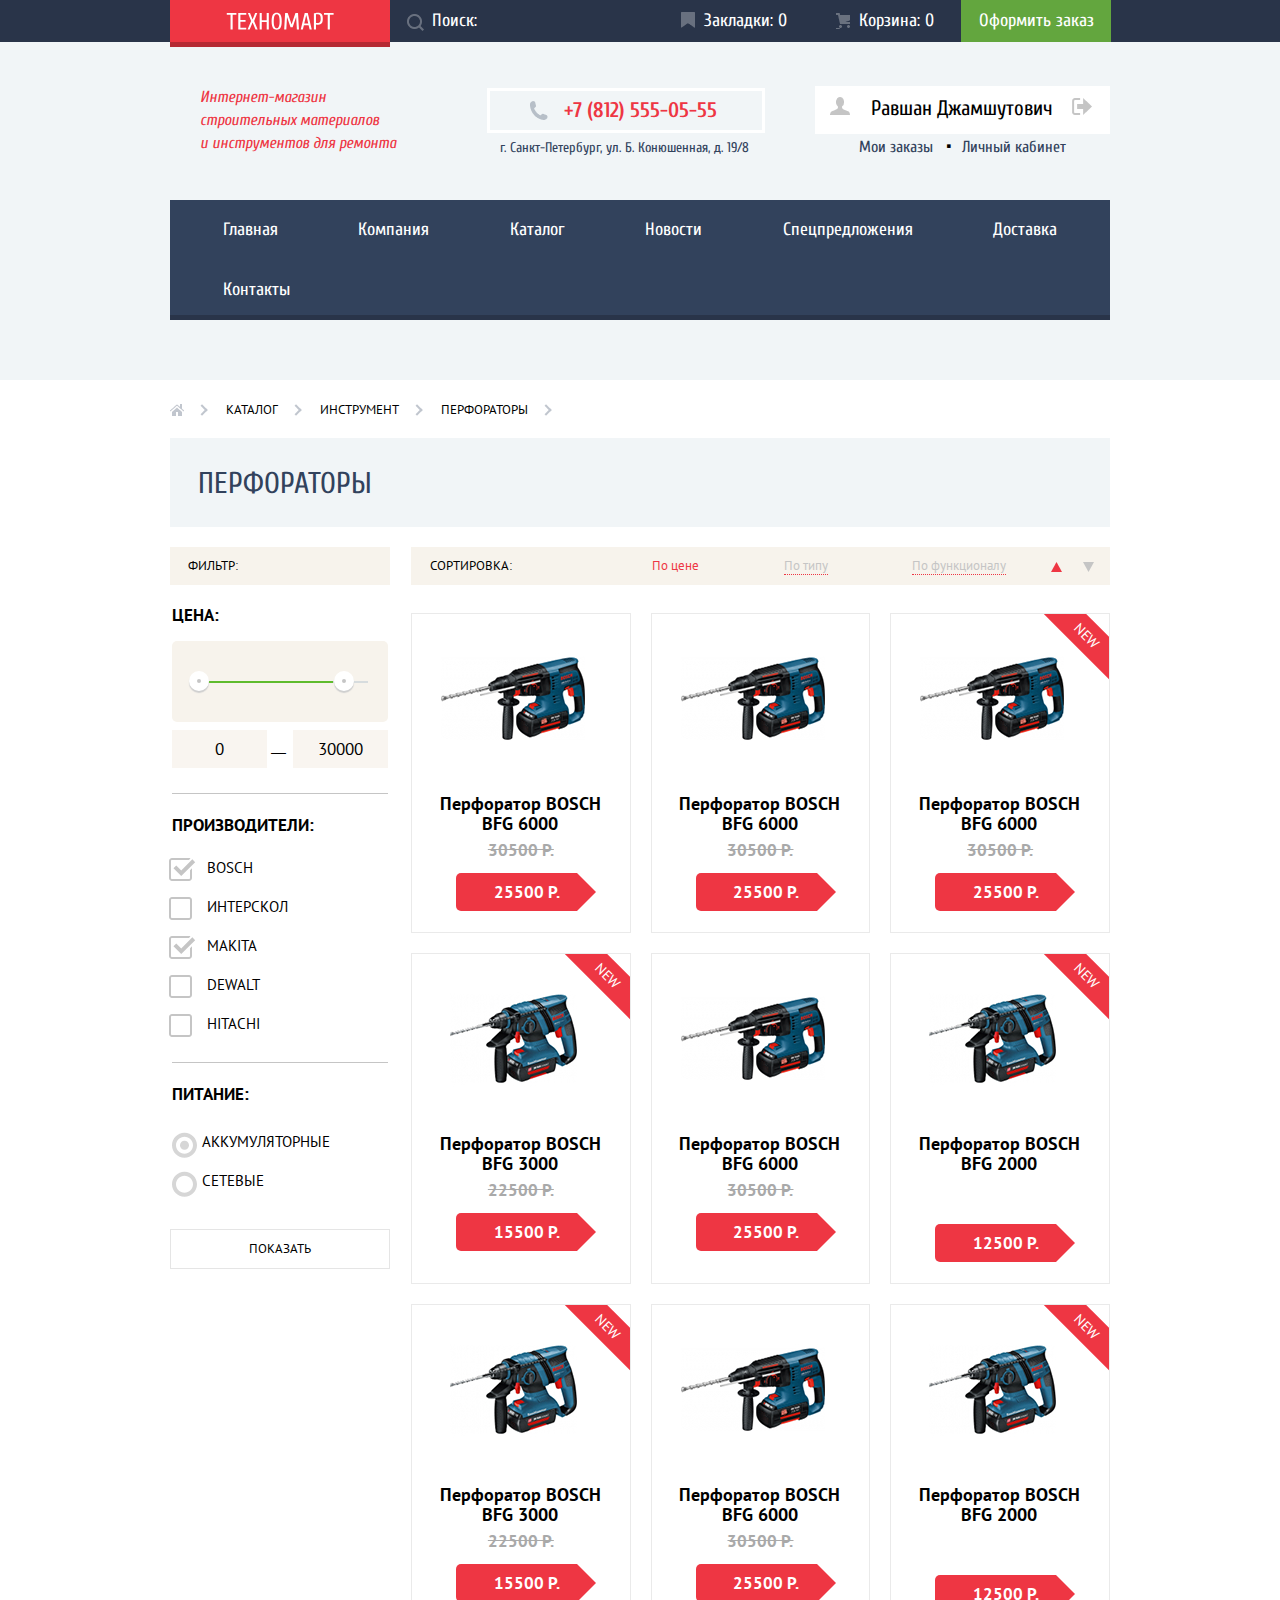
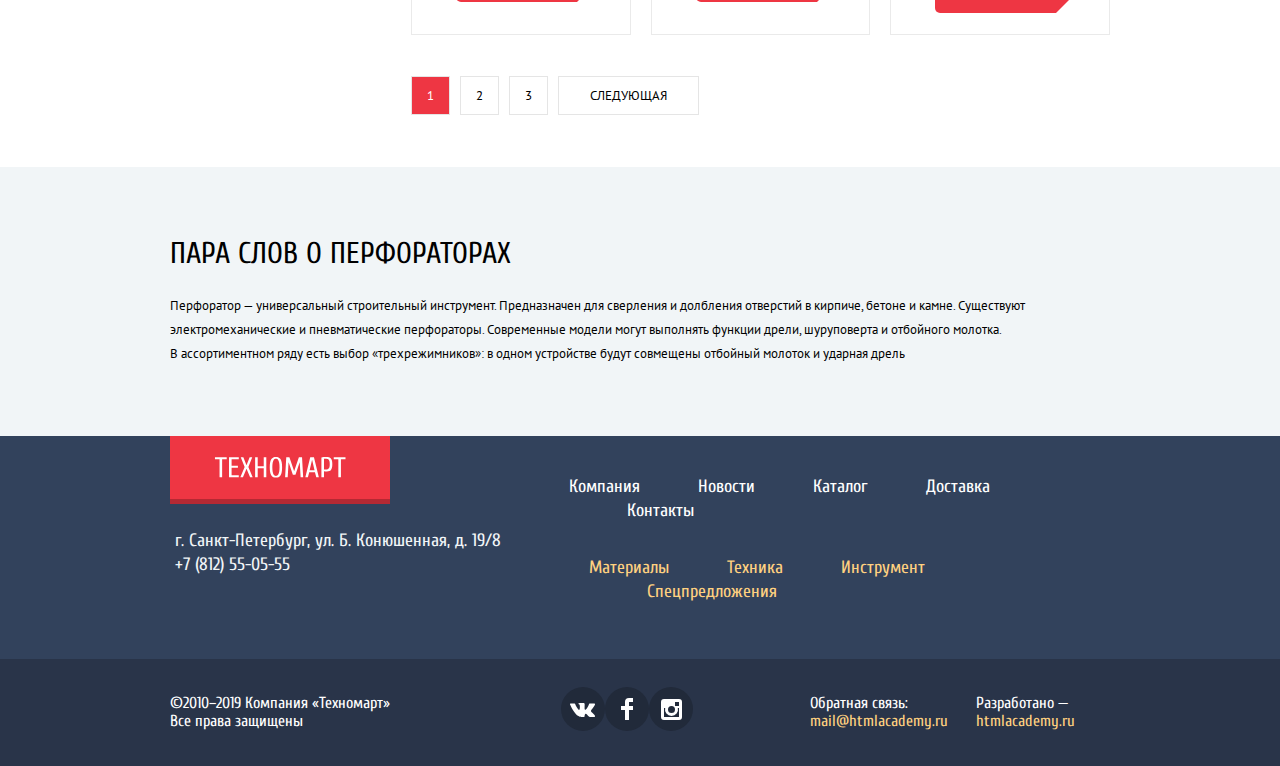
==== catalog.html @ 0faceba4 "ADD: item catalog price position" ====
<!DOCTYPE html>
<html lang="ru">
  <head>
    <meta charset="utf-8">
    <title>Каталог товаров интернет-магазина Техномарт</title>
    <link href="https://fonts.googleapis.com/css2?family=PT+Sans:wght@400;700&display=swap" rel="stylesheet">
    <link href="https://fonts.googleapis.com/css2?family=Cuprum:ital,wght@0,400;0,700;1,400&display=swap" rel="stylesheet">
    <link rel="stylesheet" href="css/normalize.css">
    <link href="css/style.css" rel="stylesheet">
    <link rel="icon" href="img//favicon.ico">
    <link rel="icon" href="img//favicon152.svg" type="image/svg+xml">
    <link rel="apple-touch-icon" href="img//favicon180.png">
    <link rel="manifest" href="manifest.webmanifest">
  </head>
  <body>
    <header class="main-header">
      <div class="caption-block">
        <div class="caption container">
          <h1 class="hidden">Интернет-магазин Техномарт</h1>
          <a class="header-logo" href="./index.html" title="Главная страница Техномарт">
            <img src="/img/logo-technomart.svg" width="108" height="18" alt="Логотип сайта">
          </a>
          <form class="nav-searchbar" action="https://htmlacademy.ru" method="POST">
            <label for="search">
              <input class="header-search-input" type="search" name="search" id="search" placeholder="Поиск:">
            </label>
          </form>
          <div class="menu-bar-bookmark"><a class="menu-bar-bookmark-link" href="#">Закладки: 0</a></div>
        <div class="menu-bar-cart"><a class="menu-bar-cart-link" href="#">Корзина: 0</a></div>
        <div class="menu-bar-checkout"><a class="menu-bar-checkout-link" href="#">Оформить заказ</a></div>
        </div>
      </div>

      <section class="menu-description container">
        <h2 class="hidden">Связаться с нами</h2>
        <p class="slogan">Интернет-магазин строительных материалов<br> и инструментов для ремонта</p>
        <div class="menu-contact">
          <span>
            <a class="header-phone" href="tel:+78125550555">+7 (812) 555-05-55</a>
          </span>
          <address class="header-address">г. Санкт-Петербург, ул. Б. Конюшенная, д. 19/8</address>
        </div>
        <div class="user-login">
          <h2 hidden>Навигация Пользователя</h2>
          <div class="login-wrapper">
            <a class="user-icon" href="#">
              <img src="/img/icons/icon-user.png" width="20" height="18" alt="" role="presentation" aria-hidden="true">
            </a>
            <a class="user-link" href="#" title="Равшан Джамшутович">
              <span class="user-name">Равшан Джамшутович</span>
            </a>
            <a class="user-logout" href="#">
              <img src="/img/icons/icon-login.png" width="20" height="17" alt="" role="presentation" aria-hidden="true">
            </a>
          </div>
          <div class="user-menu user-links-orders">
            <a class="user-links" href="#">Мои заказы</a>
            <a class= "user-links" href="#">Личный кабинет</a>
          </div>
        </div>
      </section>

      <nav class="main-header-nav container">
        <h2 class="hidden">Основное меню сайта</h2>
        <ul class="header-nav-list">
          <li><a class="nav-list-item" href="#">Главная</a></li>
          <li><a class="nav-list-item" href="#">Компания</a></li>
          <li><a class="nav-list-item" href="./catalog.html">Каталог</a></li>
          <li><a class="nav-list-item" href="#">Новости</a></li>
          <li><a class="nav-list-item" href="#">Спецпредложения</a></li>
          <li><a class="nav-list-item" href="#">Доставка</a></li>
          <li><a class="nav-list-item" href="#">Контакты</a></li>
        </ul>
      </nav>
    </header>

    <main class="catalog">
      <div class="catalog-container container">
        <div class="catalog-breadcrumbs">
          <ol class="breadcrumbs">
            <li class="breadcrumb-item">
              <a class="breadcrumb-home" href="index.html">
                <img src="https://via.placeholder.com/14x12" alt="home icon" width="14" height="12">
              </a>
            </li>
            <li class="breadcrumb-item">
              <a class="breadcrumb-link" href="#">Каталог</a>
            </li>
            <li class="breadcrumb-item">
              <a class="breadcrumb-link" href="#">Инструмент</a>
            </li>
            <li class="breadcrumb-item">
              <a class="breadcrumb-link breadcrumb-current">Перфораторы</a>
            </li>
          </ol>
        </div>

        <div class="catalog-heading">
          <h2 class="heading-color">Перфораторы</h2>
        </div>

        <section class="catalog-filters">
          <h2 class="filter-heading">Фильтр:</h2>
          <form method="GET" action="https://echo.htmlacademy.ru">
            <fieldset class="sorting-price">
              <legend class="sorting-title">Цена:</legend>
              <div class="sorting-price-range">
                <div class="range-space">
                  <div class="range-space-bar"></div>
                </div>
                <div class="range-button range-button-min" tabindex="0"></div>
                <div class="range-button range-button-max" tabindex="0"></div>
              </div>
              <div class="price-limit">
                <label class="visually-hidden">Minimal price</label>
                <input class="min-price range-filter-input" name="min-price" type="text" value="0"/>
                <span class="range-price-divider"></span>
                <label class="visually-hidden">Maximum price</label>
                <input class="max-price range-filter-input" name="max-price" type="text" value="30000" />
              </div>
            </fieldset>

            <fieldset  class="brand-filters">
              <legend class="sorting-title">Производители:</legend>
              <ul class="brand-filters-list">
                <li class="brand-name">
                  <input type="checkbox" name="Bosch" id="filter_Bosch" checked>
                  <label class="brand-checkbox" for="filter_Bosch">Bosch</label>
                </li>
                <li class="brand-name">
                  <input type="checkbox" name="brands" value="Интерскол" id="filter_Interskol">
                  <label class="brand-checkbox" for="filter_Interskol">Интерскол</label>
                </li>
                <li class="brand-name">
                  <input type="checkbox" name="Makita" id="filter_Makita" checked>
                  <label class="brand-checkbox" for="filter_Makita">Makita</label>
                </li>
                <li class="brand-name">
                  <input type="checkbox" name="brands" value="Dewalt" id="filter_Dewalt">
                  <label class="brand-checkbox" for="filter_Dewalt">Dewalt</label>
                </li>
                <li class="brand-name">
                  <input type="checkbox" name="brands" value="Hitachi" id="filter_Hitachi">
                  <label class="brand-checkbox" for="filter_Hitachi">Hitachi</label>
                </li>
              </ul>
            </fieldset>

            <fieldset class="power-filters">
              <legend class="sorting-title power-filters-title">Питание:</legend>
              <ul class="power-filters-list">
                <li class="power-options">
                  <input type="radio" name="product-group" value="batteries" id="batteries" checked>
                  <label for="batteries">Аккумуляторные</label>
                </li>
                <li class="power-options">
                  <input type="radio" name="product-group" value="mains" id="mains">
                  <label for="mains">Сетевые</label>
                </li>
              </ul>
            </fieldset>
            <button class="catalog-button" type="submit">Показать</button>
          </form>
        </section>

        <div class="item-added visually-hidden">
          <span class="check-mark">check</span>
          <a class="close-icon" href="#">
            <span>x закрыть</span>
          </a>
          <p>Товар добавлен в корзину!</p>
          <div class="item-purchase">
            <a class="order-btn active" href="#">Оформить заказ</a>
            <a class="next-order__btn" href="#">Продолжить покупки</a>
          </div>
        </div>

        <section class="products-sorting">
          <div class="sorting-block">
            <h2 class="sorting-heading">Сортировка:</h2>
            <ul class="sorting-list">
              <li><a class="sorting-current" href="#">По цене</a></li>
              <li><a class="sorting-item" href="#">По типу</a></li>
              <li><a class="sorting-item" href="#">По функционалу</a></li>
            </ul>
            <div class="catalog-arrows">
              <span class="arrow-up">
                <svg width="11" height="10" viewBox="0 0 11 10" fill="none" xmlns="http://www.w3.org/2000/svg">
                  <path d="M5.5 0L11 10L0 10" fill="#EE3643"/>
                </svg>
              </span>
              <span class="arrow-down">
                <svg width="11" height="10" viewBox="0 0 11 10" fill="none" xmlns="http://www.w3.org/2000/svg">
                  <path d="M5.5 10L0 0H11" fill="#C5C5C5"/>
                </svg>
              </span>
            </div>
          </div>

          <ul class="catalog-grid">
            <li class="catalog-item">
              <div class="catalog-item-actions">
                <а class="add-item-cart" href="#">Купить</а>
                <a class="add-item-bookmarks" href="#">В закладки</a>
              </div>
              <a href="#">
                <div class="item-image item-catalog-image">
                  <img src="img//catalog/item-1.jpg" width="144" height="128" alt="Перфоратор BOSCH BFG 6000">
                </div>
                <h3 class="item-title catalog-item-title">Перфоратор BOSCH BFG 6000</h3>
              </a>
              <p class="item-discount"><s>30500 Р.</s></p>
              <span class="item-price item-catalog-price">25500 P.</span>
            </li>

            <li class="catalog-item">
              <div class="catalog-item-actions visually-hidden">
                <а class="add-item-cart" href="#">Купить</а>
                <a class="add-item-bookmarks" href="#">В закладки</a>
              </div>
              <a href="#">
                <div class="item-image item-catalog-image">
                  <img src="img//catalog/item-1.jpg" width="144" height="128" alt="Перфоратор BOSCH BFG 6000">
                </div>
                <h3 class="item-title catalog-item-title">Перфоратор BOSCH BFG 6000</h3>
              </a>
              <p class="item-discount"><s>30500 Р.</s></p>
              <span class="item-price item-catalog-price">25500 P.</span>
            </li>
            <li class="catalog-item catalog-new">
              <div class="catalog-item-actions">
                <а class="add-item-cart" href="#">Купить</а>
                <a class="add-item-bookmarks" href="#">В закладки</a>
              </div>
              <a href="#">
                <div class="item-image item-catalog-image">
                  <img src="img//catalog/item-1.jpg" width="144" height="128" alt="Перфоратор BOSCH BFG 6000">
                </div>
                <h3 class="item-title catalog-item-title">Перфоратор BOSCH BFG 6000</h3>
              </a>
              <p class="item-discount"><s>30500 Р.</s></p>
              <span class="item-price item-catalog-price">25500 P.</span>
              <span class="featured-item-new popular-item-new">New</span>
            </li>
            <li class="catalog-item catalog-new">
              <div class="catalog-item-actions visually-hidden">
                <а class="add-item-cart" href="#">Купить</а>
                <a class="add-item-bookmarks" href="#">В закладки</a>
              </div>
              <a href="#">
                <div class="item-image item-catalog-image item-catalog-image">
                  <img src="img//catalog/item-2.jpg" width="127" height="112" alt="Перфоратор BOSCH BFG 3000">
                </div>
                <h3 class="item-title catalog-item-title">Перфоратор BOSCH BFG 3000</h3>
              </a>
              <p class="item-discount"><s>22500 Р.</s></p>
              <span class="item-price item-catalog-price">15500 P.</span>
              <span class="featured-item-new popular-item-new">New</span>
            </li>
            <li class="catalog-item">
              <div class="catalog-item-actions visually-hidden">
                <а class="add-item-cart" href="#">Купить</а>
                <a class="add-item-bookmarks" href="#">В закладки</a>
              </div>
              <a href="#">
                <div class="item-image item-catalog-image item-catalog-image">
                  <img src="img//catalog/item-1.jpg" width="144" height="128" alt="Перфоратор BOSCH BFG 6000">
                </div>
                <h3 class="item-title catalog-item-title">Перфоратор BOSCH BFG 6000</h3>
              </a>
              <p class="item-discount"><s>30500 Р.</s></p>
              <span class="item-price item-catalog-price">25500 P.</span>
            </li>
            <li class="catalog-item catalog-new">
              <div class="catalog-item-actions visually-hidden">
                <а class="add-item-cart" href="#">Купить</а>
                <a class="add-item-bookmarks" href="#">В закладки</a>
              </div>
              <a href="#">
                <div class="item-image item-catalog-image item-catalog-image">
                  <img src="img//catalog/item-2.jpg" width="127" height="112" alt="Перфоратор BOSCH BFG 2000">
                </div>
                <h3 class="item-title catalog-item-title">Перфоратор BOSCH BFG 2000</h3>
              </a>
              <p class="item-discount-empty"></p>
              <span class="item-price item-catalog-price">12500 P.</span>
              <span class="featured-item-new popular-item-new">New</span>
            </li>
            <li class="catalog-item catalog-new">
              <div class="catalog-item-actions visually-hidden">
                <а class="add-item-cart" href="#">Купить</а>
                <a class="add-item-bookmarks" href="#">В закладки</a>
              </div>
              <a href="#">
                <div class="item-image item-catalog-image item-catalog-image">
                  <img src="img//catalog/item-2.jpg" width="127" height="112" alt="Перфоратор BOSCH BFG 3000">
                </div>
                <h3 class="item-title catalog-item-title">Перфоратор BOSCH BFG 3000</h3>
              </a>
              <p class="item-discount"><s>22500 Р.</s></p>
              <span class="item-price item-catalog-price">15500 P.</span>
              <span class="featured-item-new popular-item-new">New</span>
            </li>
            <li class="catalog-item">
              <div class="catalog-item-actions visually-hidden">
                <а class="add-item-cart" href="#">Купить</а>
                <a class="add-item-bookmarks" href="#">В закладки</a>
              </div>
              <a href="#">
                <div class="item-image item-catalog-image item-catalog-image">
                  <img src="img//catalog/item-1.jpg" width="144" height="128" alt="Перфоратор BOSCH BFG 6000">
                </div>
                <h3 class="item-title catalog-item-title">Перфоратор BOSCH BFG 6000</h3>
              </a>
              <p class="item-discount"><s>30500 Р.</s></p>
              <span class="item-price item-catalog-price">25500 P.</span>
            </li>
            <li class="catalog-item catalog-new">
              <div class="catalog-item-actions visually-hidden">
                <а class="add-item-cart" href="#">Купить</а>
                <a class="add-item-bookmarks" href="#">В закладки</a>
              </div>
              <a href="#">
                <div class="item-image item-catalog-image">
                  <img src="img//catalog/item-2.jpg" width="127" height="112" alt="Перфоратор BOSCH BFG 2000">
                </div>
                <h3 class="item-title catalog-item-title">Перфоратор BOSCH BFG 2000</h3>
              </a>
              <p class="item-discount-empty"></p>
              <span class="item-price item-catalog-price">12500 P.</span>
              <span class="featured-item-new popular-item-new">New</span>
            </li>
          </ul>
          <div class="catalog-pagination">
            <h2 class="visually-hidden">Пагинация</h2>
            <ul class="pagination-list">
              <li class="pagination-item">
                <a class="pagination-link pagination-link-active" href="#">1</a>
              </li>
              <li class="pagination-item">
                <a class="pagination-link" href="#">2</a>
              </li>
              <li class="pagination-item">
                <a class="pagination-link" href="#">3</a>
              </li>
              <li class="pagination-item">
                <a class="pagination-link pagination-forward" href="#">Следующая</a>
              </li>
            </ul>
          </div>
        </section>
      </div>
      <div class="about-item-container">
        <section class="about-item container">
          <h2 class="heading about-item-heading">Пара слов о перфораторах</h2>
          <p class="about-item-text">
            Перфоратор — универсальный строительный инструмент. Предназначен для сверления и долбления
            отверстий в кирпиче, бетоне и камне. Существуют электромеханические и пневматические
            перфораторы. Современные модели могут выполнять функции дрели, шуруповерта и отбойного
            молотка.
          </p>
          <p class="about-item-text">В ассортиментном ряду есть выбор «трехрежимников»: в одном устройстве будут совмещены отбойный
            молоток и ударная дрель
          </p>
        </section>
      </div>
    </main>

    <footer class="main-footer">
      <div class="footer-nav-top">
        <div class="footer-nav container">
          <div class="footer-address">
            <div class="footer-logo">
              <a href="../index.html" title="Главная страница Техномарт">
              </a>
            </div>
            <div class="contact-info">
              <address class="footer-address">г. Санкт-Петербург, ул. Б. Конюшенная, д. 19/8<br>
                <a class="footer-phone" href="tel:+7812550555">+7 (812) 55-05-55</a>
              </address>
            </div>
          </div>
          <nav class="footer-nav-wrap">
            <ul class="footer-nav-list">
                <li><a class="footer-top-links footer-links-no-padding" href="#">Компания</a></li>
                <li><a class="footer-top-links" href="#">Новости</a></li>
                <li><a class="footer-top-links" href="../catalog.html">Каталог</a></li>
                <li><a class="footer-top-links" href="#">Доставка</a></li>
                <li><a class="footer-top-links" href="#">Контакты</a></li>
            </ul>
            <ul class="footer-nav-list">
              <li><a class="footer-bottom-links footer-links-no-padding" href="#">Материалы</a></li>
              <li><a class="footer-bottom-links" href="#">Техника</a></li>
              <li><a class="footer-bottom-links" href="#">Инструмент</a></li>
              <li><a class="footer-bottom-links" href="#">Спецпредложения</a></li>
            </ul>
          </nav>
        </div>
      </div>

      <div class="footer-nav-bottom">
        <div class="footer-references-block container">
          <div>
            <p class="footer-copyright">&copy;2010–2019 Компания «Техномарт»</p>
            <p class="footer-copyright">Все права защищены</p>
          </div>
          <ul class="footer-social">
            <li>
              <a class="footer-social-icon" href="https://vk.com">
                <svg xmlns="http://www.w3.org/2000/svg" width="26" height="15" fill="none" viewBox="0 0 26 15">
                  <path fill="#fff" d="M15.54 11.73c.92-.3 2.1 1.91 3.35 2.75.95.64 1.67.5 1.67.5l3.34-.04s1.75-.1.92-1.46c-.07-.11-.48-1-2.49-2.83-2.1-1.92-1.8-1.6.72-4.92C24.58 3.71 25.2 2.48 25 1.95c-.19-.5-1.32-.37-1.32-.37l-3.77.03c-.36 0-.67.1-.82.48 0 0-.6 1.56-1.39 2.89-1.67 2.8-2.34 2.95-2.62 2.77-.64-.4-.48-1.63-.48-2.5 0-2.71.42-3.84-.81-4.14-.41-.1-.71-.16-1.76-.17-1.34-.02-2.48 0-3.12.31-.43.21-.76.67-.56.7.25.03.8.14 1.11.54.39.52.37 1.68.37 1.68s.22 3.2-.52 3.6c-.5.27-1.2-.29-2.7-2.83-.76-1.3-1.34-2.74-1.34-2.74s-.1-.27-.3-.42c-.25-.17-.59-.22-.59-.22l-3.57.02s-.54.01-.74.24c-.17.2-.01.63-.01.63s2.8 6.45 5.97 9.7c2.9 2.98 6.21 2.79 6.21 2.79h1.5s.45-.05.68-.3c.22-.22.21-.64.21-.64s-.03-1.98.9-2.27z"/>
                </svg>
              </a>
            </li>
            <li>
              <a class="footer-social-icon" href="https://facebook.com">
                <svg xmlns="http://www.w3.org/2000/svg" width="12" height="22" fill="none" viewBox="0 0 12 22">
                  <path fill="#fff" d="M12 4V0H8a4 4 0 00-4 4v4H0v4h4v10h4V12h4V8H8V4h4z"/>
                </svg>
              </a>
            </li>
            <li>
              <a class="footer-social-icon" href="https://instagram.com">
                <svg xmlns="http://www.w3.org/2000/svg" width="21" height="21" fill="none" viewBox="0 0 21 21">
                  <path fill="#fff" fill-rule="evenodd" d="M3 0h15a3 3 0 013 3v15a3 3 0 01-3 3H3a3 3 0 01-3-3V3a3 3 0 013-3zm11 10.5a3.5 3.5 0 10-7 0 3.5 3.5 0 007 0zM3 18V9h1.18a6.5 6.5 0 1012.64 0H18v9H3zM14 7h4V3h-4v4z" clip-rule="evenodd"/>
                </svg>
              </a>
            </li>
          </ul>
          <div class="footer-creators">
            <p>Обратная связь:
              <a class="footer-email" href="mailto:mail@htmlacademy.ru">mail@htmlacademy.ru</a>
            </p>
            <p>Разработано —
              <a class="footer-copyrights" href="https://htmlacademy.ru/intensive/htmlcss">htmlacademy.ru</a>
            </p>
          </div>
        </div>
      </div>
    </footer>

    <section class="modal modal-in-cart modal-in-cart--visible">
      <button class="modal-close-button" type="button" aria-label="Закрыть"></button>
      <h2 class="visually-hidden">Товар в корзине</h2>
      <div class="modal-in-cart-message">
        <img class="in-cart-img" src="img/icons/icon-mark.png" width="66" height="66" alt="">
        <p class="in-cart-text">Товар добавлен в корзину!</p>
      </div>
      <div class="modal-wrapper">
        <div class="modal-order-buttons">
          <button class="modal-order-btn order-btn-cart" type="button">оформить заказ</button>
          <button class="modal-order-btn" type="button">продолжить покупки</button>
        </div>
      </div>
    </section>
  </body>
</html>
---- css/style.css ----
:root {
  --basic-red: #EE3643;
  --basic-black: #000000;
  --basic-white: #ffffff;
  --old-price: #A9A9A9;
  --footer-links: #FFD180;
  --basic-bg: #F1F5F7;
  --navigation-bg: #293449;
  --filter-bg: #F7F3EC;
  --logo-border: #B52933;
  --item-border: #EAEAEA;
  --footer-top-bg: #32425C;
  --breadcrumbs-arrows: #C1C6CE;
  --modal-btn-bg: #F4F4F4;

  --color-grey-2: #F2F6F8;
  --color-grey-4: #F9F5F0;
  --color-grey-5: #C5C5C5;
  --color-blue-0: #3BBCE3;
  --color-blue-1: #3D546F;
  --color-blue-4: #212A3A;
  --color-blue-5:#1D2739;
  --color-red-1: #CA2C37;
  --color-red-2: #BA2732;
  --color-yellow-1: #FFC047;
  --color-yellow-2: #FFBF47;
  --color-pink: #DC91D8;
  --color-green-0: #8ED78F;
  --color-green-1: #5FBB2D;
  --color-green-2: #63A63E;
  --color-green-3: #518534;
  --button-border: #E5E5E5;
  --sorting-empty-bar: #D7DCDE;
  --tranparent-white: rgba(255,255,255,0.3);
  --tranparent-extra-neutral: rgba(197,197,197,0.3);
  --tranparent-extra-light: rgba(197,197,197,0.5);
  --tranparent-extra-dark: rgba(169,169,169,0.3);
  --transparent-black: rgba(0, 0, 0, 0.15);

  /* FONTS */
  --font-cuprum: "Cuprum", Arial, sans-serif;
  --font-ptsans: "PT Sans", Arial, sans-serif;

  /* Variables */
  --footer-top-link__active: var(--basic-bg);
}

body {
  min-width: 960px;
  margin: 0;
  padding: 0;
  font-family: var(--font-cuprum);
  font-size: 18px;
  line-height: 24px;
  font-weight: 400;
  color: var(--basic-black);
  background-color: var(--basic-white);
}

a {
  text-decoration: none;
  color: var(--basic-white);
}

img {
  max-width: 100%;
  height: auto;
}

::placeholder {
  color: var(--basic-white);
}

.container {
  width: 940px;
  margin: 0 auto;
  padding:  0 10px;
}

.page {
  height: 100%;
}

.hidden {
  display: none;
}

.visually-hidden {
  position: absolute;
  width: 1px;
  height: 1px;
  margin: -1px;
  padding: 0;
  overflow: hidden;
  border: 0;
  clip: rect(0 0 0 0)
}

.main-button {
  display: block;
  width: 192px;
  background-color: var(--basic-red);
  color: var(--basic-white);
  font-size: 14px;
  line-height: 18px;
  text-transform: uppercase;
  border: none;
  text-align: center;
  padding: 10px 0;
}

.popular-button {
  align-self: center;
  margin-right: 14px;
}

/* Main navigation */

.main-header {
  display: grid;
  background-color: var(--basic-bg);
}

.caption-block {
  background-color: var(--navigation-bg);
  width: 100%;
}

.caption {
  display: grid;
  grid-template-columns: 220px 271px 150px 150px 150px;
  background-color: var(--navigation-bg);
  color: var(--basic-white);
}

.caption .container {
  display: flex;
  flex-wrap: wrap;
}

.header-logo {
  display: flex;
  justify-content: center;
  padding: 12px 0;
  background-color: var(--basic-red);
  align-self: center;
  box-shadow: 0 5px 0 0 var(--logo-border);
}

.menu-bar-cart-link {
  margin-left: 5px;
}

.nav-searchbar::before {
  content: "";
  position: absolute;
  background-image: url("../img/icons/icon-search.png");
  background-repeat: no-repeat;
  top: 12px;
  left: 17px;
  padding-right: 17px;
  height: 17px;
}

.header-search-input {
  background-color: var(--navigation-bg);
  border: 0;
  padding: 9px 0 9px 42px;
  color: var(--basic-white);
}

.menu-description {
  display: grid;
  grid-template-columns: repeat(3, 1fr);
  padding-top: 28px;
  padding-bottom: 22px;
  gap: 10px;
}

.header-logo:active {
  background-color: var(--color-red-2);
}

.nav-searchbar {
  position: relative;
  align-self: center;
}

.menu-bar-bookmark-link {
  display: block;
  position: relative;

  padding-top: 9px;
  padding-right: 24px;
  padding-bottom: 9px;
  padding-left: 43px;
}

.menu-bar-bookmark-link::before {
  content: "";
  position: absolute;
  background-image: url("../img/icons/icon-bookmark.png");

  top: 12px;
  left: 20px;
  width: 14px;
  height: 16px;
}

.menu-bar-cart::before {
  content: "";
  position: absolute;
  background-image: url("../img/icons/icon-cart.png");
  top: 13px;
  left: 25px;
  width: 14px;
  height: 16px;
}

.nav-searchbar,
.menu-bar-bookmark,
.menu-bar-cart {
  /*окошко серым*/
  color: inherit;
  background-color: transparent;
}

.nav-searchbar:active
.menu-bar-cart:active {
  opacity: 0.5;
}

.nav-searchbar:focus {
  background-color: var(--basic-white);
}

.menu-bar-checkout {
  background-color: var(--color-green-2);
  padding: 9px 0;
  text-align: center;
}

.menu-bar-cart {
  position: relative;
  padding-top: 9px;
  padding-right: 26px;
  padding-bottom: 9px;
  padding-left: 43px;
}

.menu-bar-checkout:active {
  opacity: 0.5;
}

.user-login {
  display: flex;
  flex-direction: column;
  align-self: center;
  justify-self: end;
}

.login-wrapper {
  display: flex;
  justify-content: center;
  align-items: center;
  margin-bottom: -8px;
  background-color: var(--basic-white);
}

.user-icon {
  margin: 0 21px 0 15px;
}

.user-logout {
  margin-left: 19px;
  margin-right: 18px;
}

.user-name {
  font-size: 21px;
  line-height: 21px;
  color: var(--basic-black);
}

.user-menu {
  display: flex;
  justify-content: space-between;
  padding: 0 44px;
  margin-top: 12px;
  position: relative;
}

.user-link {
  padding: 12px 0;
}

.user-links-orders::after {
  content: "\2022";
  justify-self: center;
  order: 1;
  transform: scale(1.25);
  position: absolute;
  left: 132px;
  top: -2px;
}

.user-name:active {
  color: var(--color-grey-5);
}

.user-links {
  font-size: 16px;
  line-height: 18px;
  color: var(--footer-top-bg);
}

.user-links:hover {
  color: var(--basic-red);
}

.user-links:active {
  color: var(--color-grey-5);
}

/* Header contacts */

.slogan {
  width: 200px;
  padding-left: 30px;
  font-size: 16px;
  line-height: 23px;
  color: var(--basic-red);
  font-style: italic;
}

.contact-info  {
  color:var(--footer-top-link__active);
  margin: 30px 0 0 5px;
}

.header-phone {
  border: 3px var(--basic-white) solid;
  font-weight: 700;
  font-size: 21px;
  line-height: 30px;
  color: var(--basic-red);
  text-align: center;
  background: url("../img/icons/icon-phone.png") no-repeat 39px center;
  padding: 7px 45px 8px 74px;
}

.menu-contact{
  color: var(--footer-top-bg);
  margin-top: 25px;
}

.header-address {
  font-size: 14px;
  line-height: 24px;
  margin-top: 11px;
  font-style: inherit;
  padding-left: 13px;
}

.header-menu,
.header-menu-bar {
  list-style: none;
}

.header-menu-bar {
  justify-self: end;
  padding-top: 21px;
}

.login,
.registration {
  color: var(--basic-black);
  font-size: 21px;
  line-height: 21px;
  height: 45px;
  text-align: center;
  background-color: var(--basic-white);
  border: none;
  box-sizing: border-box;
  cursor: pointer;
  padding: 10px 0;
  display: inline-block;
  vertical-align: top;
}

.login {
  width: 121px;
  padding-right: 13px;
  margin-right: 4px;
  margin-top: -1px;
}

.registration {
  padding: 9px 23px;
}

/* Website main navigation */

.main-header-nav {
  color: var(--basic-white);
}

.header-nav-list {
  display: flex;
  flex-wrap: wrap;
  list-style: none;
  min-height: 60px;
  margin-bottom: 60px;
  color: var(--basic-white);
  background-color: var(--footer-top-bg);
  box-shadow: inset 0 -5px var(--navigation-bg);
  padding: 0 25px;
  margin-top: 7px;
  justify-content: space-between;
}

.nav-list-item {
  display: block;
  padding: 18px 28px;
  text-decoration: none;
  color: var(--basic-white);
}

.nav-list-item:hover {
  background-color: var(--color-blue-3);
}

.nav-list-item:active {
  background-color: var(--color-blue-5);
  color: rgba(255, 255, 255, 0.5);;
}

/* Featured */

.featured-grid {
  list-style: none;
  padding: 0;
  margin-top: 60px;
  display: grid;
  grid-template-columns: repeat(3, 1fr);
  grid-template-rows: repeat(2, min-content);
  gap: 18px;
}

.featured-item {
  color: var(--basic-white);
  position: relative;
  min-height: 123px;
  overflow: hidden;
}

.featured-item-icon {
  position: absolute;
  top: 51%;
  left: 78%;
  transform: translate(-55%,-50%);
}

.featured-item-new {
  position: absolute;
  transform: translate(226px,-58px) rotate(45deg);
  display: flex;
  justify-content: center;
  align-items: center;
  font-size: 14px;
  line-height: 18px;
  width: 100px;
  height: 30px;
  text-transform: uppercase;
  color: var(--basic-white);
  background-color: var(--basic-red);
  top: 67px;
}

.featured-slider {
  margin: 0;
  padding: 0;
  position: relative;
}

.featured-button {
  display: block;
  box-sizing: border-box;
  position: absolute;
  left: 22px;
  background-color: var(--tranparent-white);
  min-width: 135px;
  padding: 10px 24px 10px 23px;
  /* Можно в таких сучаях сокращать написание паддинга? */
  font-size: 14px;
  line-height: 18px;
  text-transform: uppercase;
  text-align: center;
}

.featured-item-slider {
  grid-column: 1/3;
  grid-row: 2/4;
  height: 266px;
  position: relative;
}

.slider-button {
  position: absolute;
  bottom: 12%;
  left: 24px;
  background-color: var(--basic-red);
  text-transform: uppercase;
  font-size: 14px;
  line-height: 18px;
  text-align: center;
  padding: 10px 0;
  width: 192px;
}

.slider-title {
  font-size: 36px;
  line-height: 36px;
  color: var(--basic-white);
  text-transform: uppercase;
  margin: 0;
  padding: 0;
  position: absolute;
  top: 23px;
  left: 24px;
}

.slider-subtitle {
  position: absolute;
  margin: 0;
  top: 67px;
  left: 24px;
  font-size: 18px;
  font-weight: 400;
}

.featured-title {
  font-size: 24px;
  font-weight: 700;
  line-height: 30px;
  margin: 23px 0 15px 25px;
}

.featured-item-materials {
  background-color: var(--color-yellow-2);
}

.featured-item-tools {
  background-color: var(--color-blue-0);
}

.featured-item-tech {
  background-color: var(--color-pink);
}

.featured-item-sale {
  background-color: var(--color-green-0);
}

.featured-item-delivery {
  background-color: var(--color-yellow-1);
}

/* Popular */

.popular-products {
  display: grid;
  margin-top: 59px;
  margin-bottom: 70px;
}

.popular-brands {
  display: grid;
}

.brands-list {
  display: grid;
  grid-template-columns: repeat(4, 1fr);
  gap: 20px;
  padding: 0;
  margin: 0;
}

.brands-item {
  border: var(--item-border) 1px solid;
  width: 220px;
  height: 145px;
  display: flex;
  align-items: center;
  justify-content: center;
  box-sizing: border-box;
}

.popular-item-new {
  transform: rotate(45deg);
  top: 7px;
  right: -28px;
}

.popular-list {
  display: grid;
  grid-template-columns: 1fr 1fr 1fr 1fr;
  gap: 20px;
  padding: 0;
  margin: 0;
}

.popular-item,
.catalog-item {
  border: var(--item-border) 1px solid;
  text-align: center;
  box-sizing: border-box;
  position: relative;
  overflow: hidden;
}

.popular-item img,
.catalog-item img {
  width: 184px;
  height: 164px;
  object-fit: scale-down;
}

.catalog-item:hover,
.popular-item:hover {
  box-shadow: 0 4px 20px var(--transparent-black);
}

.popular-heading {
  width: 940px;
  height: 89px;
  background-color: var(--color-grey-4);
  display: flex;
  justify-content: space-between;
  margin-bottom: 20px;
}

.heading-color {
  font-size: 30px;
  line-height: 30px;
  color: var(--footer-top-bg);
  text-transform: uppercase;
  margin: 0;
  padding: 31px 0 28px 28px;
  font-weight: 400;
}

.service-heading {
  font-size: 30px;
  line-height: 30px;
  color: var(--footer-top-bg);
  text-transform: uppercase;
  margin: 0;
  font-weight: 400;
}

.popular-list,
.brands-list {
  list-style: none;
}

/* Services */

.main-service {
  background-color: var(--basic-bg);
  margin-top: 70px;
  display: grid;
  row-gap: 50px;
  padding-top: 64px;
  padding-bottom: 31px;
}

.service-block {
  display: grid;
  grid-template-columns: 240px auto;
  column-gap: 80px;
  margin-top: 68px;
  margin-bottom: 70px;
  position: relative;
  padding: 0;
}

.service-text {
  font-family: var(--font-ptsans);
  font-weight: 400;
  font-size: 13px;
  line-height: 24px;
  color: var(--basic-black);
  max-width: 400px;
}

.service-info-text {
  width: 275px;
  margin: 0;
  margin-top: 31px;
}

.promo-text {
  font-family: var(--font-ptsans);
  font-size: 13px;
  line-height: 24px;
  font-weight: 400;
  margin-top: 0;
  margin-bottom: 24px;
}

.service-info-item::before{
  content: url("../img/layer-delivery.png");
  position: absolute;
  overflow: hidden;
  right: 0;
  top: 12%;
  height: 236px;
}

.service-list,
.service-info-list {
  list-style: none;
  padding: 0;
  margin: 0;
}

.service-list {
  display: grid;
  position: relative;
}

.service-list::after {
  content: url("../img/icons/object.png");
  position: absolute;
  right: 0;
  transform: translateY(-50px);
}

.service-item {
  font-size: 21px;
  line-height: 30px;
  color: var(--basic-white);
  background-color: var(--footer-top-bg);
  border:none;
  outline: none;
  text-align: start;
  min-width: 240px;
  padding: 14px 0 18px 22px;
}

.service-item-active {
  color: var(--footer-top-bg);
  background-color: var(--basic-white);
}

.service-item:hover {
  background-color: var(--color-blue-3);
}

.heading {
  color: var(--basic-black);
  font-size: 30px;
  line-height: 30px;
  text-transform: uppercase;
  margin-top: 0;
  font-weight: 400;
}

.about-item-heading {
  margin-top: 7px;
}

.contacts-info {
  margin: 0;
}

.contacts-map {
  max-width: 300px;
  margin: 31px 0 18px;
}

.contacts-button {
  width: 100%;
}

.credits-button {
  padding-top: 11px;
  padding-right: 40px;
  padding-bottom: 9px;
  padding-left: 40px;
}

.about-us-block {
  display: grid;
  grid-template-columns: 460px min-content;
  gap: 180px;
  padding: 69px 0;
  position: relative;
}

.about-us-button {
  width: 220px;
}

.dash {
  margin-right: 12px;
}

.contacts-button:active {
  color: var(--footer-top-bg);
  background-color: var(--basic-white);
}

.client-list {
  list-style: none;
  padding-left: 25px;
  margin: 0;
  margin-bottom: 21px;
  margin-top: -9px;
}

.client-list-item {
  position: relative;
  margin-bottom: 11px;
}

.dash::before {
  content: "";
  position: absolute;
  bottom: 10px;
  width: 25px;
  border-bottom: 2px solid var(--basic-red);
  left: -25px;
}

/* Footer */

.footer-nav,
.footer-top-links {
  color: var(--basic-white);
}

.footer-nav {
  display: grid;
  grid-template-columns: auto 1fr;
  padding-bottom: 55px;
}

.footer-nav-top {
  background-color: var(--footer-top-bg);
}

.footer-nav-bottom {
  background-color: var(--navigation-bg);
  font-size: 16px;
  line-height: 18px;
  color: var(--basic-white);
  font-family: var(--font-cuprum);
}

.footer-nav-wrap {
  margin-top: 39px;
  margin-left: 68px;
}

.footer-creators-name {
  margin-left: 54px;
}

.footer-top-links:hover {
  text-decoration: underline 1px var(--basic-white);
}

.footer-top-links:active {
  color: var(--footer-top-link__active);
  opacity: 0.5;
  text-decoration: none;
}

.main-footer {
  color: var(--basic-white);
}

.footer-logo {
  cursor: pointer;
  width: 220px;
  background-image: url("../img/logo-technomart.svg");
  background-color: var(--basic-red);
  background-repeat: no-repeat;
  background-position: center;
  height: 63px;
  box-shadow: 0 5px 0 0 var(--logo-border);
  background-size: 60%;
}

.footer-nav-list {
  list-style: none;
  margin: 0;
  padding: 0;
  display: flex;
  flex-wrap: wrap;
}

.footer-nav-list:last-child {
  margin: 33px 0 0 20px;
}

.footer-top-links,
.footer-bottom-links {
  padding-left: 58px;
}

.footer-links-no-padding {
  padding: 0;
}

.footer-phone {
  color: inherit;
  font-style: normal;
}

.footer-address {
  font-style: inherit;
}

.footer-references-block {
  display: grid;
  grid-template-columns: 2fr 2fr 1fr;
  gap: 20px;
  align-items: center;
  min-height: 107px;
}

.footer-bottom-links,
.footer-email,
.footer-copyrights {
  color: var(--footer-links);
}

.footer-bottom-links:hover {
  text-decoration: underline 1px var(--footer-links);
}

.footer-bottom-links:active {
  color: var(--footer-links);
  opacity: 0.5;
  text-decoration: none;
}

.footer-email:hover,
.footer-copyrights:hover {
  text-decoration: underline 1px var(--footer-links);
}

.footer-email:active,
.footer-copyrights:active {
  color: var(--basic-red);
  text-decoration: none;
}

.footer-creators {
  display: flex;
  width: 300px;
}

.footer-copyright,
.footer-creators {
  font-size: 16px;
  line-height: 18px;
  margin: 0;
}

.footer-social {
  display: flex;
  list-style: none;
  margin-top: 10px;
  margin-left: 31px;
}

.footer-social-icon {
  display: flex;
  align-items: center;
  justify-content: center;
  height: 44px;
  width: 44px;
  border-radius: 50%;
  background-color: var(--color-blue-4);
}

/* Breabcrumbs section */

.catalog-breadcrumbs {
  grid-column: 1 / -1;
  margin-bottom: 19px;
  padding-top: 5px;
}

.catalog-item-actions {
  display: none;
}

.breadcrumbs {
  margin: 0;
  padding: 0;
  list-style: none;
  display: flex;
  justify-content: flex-start;
  flex-wrap: wrap;
}

.breadcrumb-item {
  display: flex;
  align-items: center;
  font-size: 13px;
  font-weight: 400;
  line-height: 18px;
  position: relative;
  margin-right: 42px;
}

.breadcrumb-item::after {
  content: "";
  position: absolute;
  border-top: 2px solid var(--breadcrumbs-arrows);
  border-right: 2px solid var(--breadcrumbs-arrows);
  width: 6px;
  height: 6px;
  right: -22px;
  transform: rotate(45deg);
}

.breadcrumb-current {
  display: contents;
}

.breadcrumb-link {
  font-family: var(--font-ptsans);
  font-size: 13px;
  line-height: 18px;
  text-decoration: none;
  text-transform: uppercase;
  color: var(--basic-black);
}

.breadcrumb-home {
  content: url("../img/icons/icon-home.png");
}

/* Catalog Filters */

.catalog-container {
  display: grid;
  grid-template-columns: 220px 1fr;
  align-content: start;
  margin-top: 16px;
  margin-bottom: 59px
}

.catalog-heading {
  background-color: var(--basic-bg);
  display: flex;
  min-height: 89px;
  margin-bottom: 20px;
  grid-column: 1 / -1;
  text-align: center;
}

.sorting-heading,
.filter-heading {
  font-family: var(--font-ptsans);
  font-size: 13px;
  line-height: 18px;
  font-weight: 400;
  text-transform: uppercase;
  background-color: var(--filter-bg);
}

.filter-heading {
  margin-top: 0;
  padding: 10px;
  padding-left: 18px;
}

.sorting-block {
  display: grid;
  grid-template-columns: 220px 1fr 59px;
  background-color: var(--filter-bg);
}

.range-space {
  height: 2px;
  background-color: var(--sorting-empty-bar);
}

.range-space-bar {
  width: 80%;
  height: 2px;
  background-color: var(--color-green-1);
}

.sorting-heading {
  margin: 0;
  padding-top: 10px;
  padding-right: 140px;
  padding-bottom: 10px;
  padding-left: 19px;
}

.range-filter-input {
  position: relative;
  width: 95px;
  border: none;
  text-align: center;
  font-size: 17px;
  line-height: 18px;
  font-family: var(--font-ptsans);
  background-color: var(--color-grey-4);
  padding: 10px 0 10px;
}

.range-price-divider::before {
  content: "\2015";
  padding-right: 3px;
}

.brand-filters,
.power-filters {
  border: none;
  padding: 0;
  border-bottom: 1px solid var(--color-grey-5);
  margin-top: 16px;
}

.power-filters {
  border-bottom: none;
  margin-bottom: 19px;
}

.brand-name,
.power-options {
  list-style: none;
  margin-bottom: 20px;
}

.catalog-filters {
  font-family: var(--font-ptsans);
  font-size: 15px;
  line-height: 19px;
  text-transform: uppercase;
  background-color: var(--basic-white);
}

.catalog-button {
  font-size: 13px;
  line-height: 18px;
  text-transform: uppercase;
  background-color: var(--basic-white);
  border: 1px solid var(--button-border);
  width: 220px;
  text-align: center;
  padding-top: 10px;
  padding-bottom: 10px;
}

.sorting-title {
  font-style: normal;
  font-weight: bold;
  font-size: 17px;
  line-height: 30px;
  text-transform: uppercase;
  margin-bottom: 11px;
}

.power-filters-title {
  margin-bottom: 23px;
}

.sorting-price {
  border: none;
  padding: 0;
  border-bottom: 1px solid var(--color-grey-5);
  margin-top: 15px;
}

.price-limit {
  display: flex;
  justify-content: space-between;
  margin-bottom: 25px;
}

.filter-divider {
  margin: 10px 9px 0;
}

.range-button {
  position: absolute;
  cursor: pointer;
  padding: 0;
  background-color: #c5c5c5;
  border: 8px solid var(--basic-white);
  border-radius: 50%;
  box-shadow: 0 2px 1px 0 #cfcfcf;
  top: 30px;
  width: 4px;
  height: 4px;
}

.range-price-divider {
  position: relative;
}

.range-price-divider::before {
  content: "\2015";
  padding-right: 3px;
  top: 12px;
  right: -9px;
  position: absolute;
}

.range-button-min {
  left: 8%;
}

.range-button-max {
  left: 75%;
}

.sorting-price-range {
  position: relative;
  height: 41px;
  margin-bottom: 8px;
  padding-top: 40px;
  padding-right: 20px;
  padding-left: 20px;
  background-color: var(--filter-bg);
  border-radius: 5px;
}

.brand-filters-list input,
.power-filters-list input {
  display: none;
}

.brand-filters-list {
  margin: 7px 0 29px;
  padding-left: 35px;
}

.brand-checkbox {
  position: relative;
  cursor: pointer;
}

.brand-checkbox::before {
  content: url("../img/icons/checkbox-off.svg");
  position: absolute;
  left: -38px;
}

.brand-name input:checked + label::before {
  content: url("../img/icons/check-on.svg");
}

.power-filters input:checked + label::before {
  content: url("../img/icons/radio-on.svg");
}

.power-filters label {
  font-family: var(--font-ptsans);
  font-size: 15px;
  line-height: 19px;
  text-transform: uppercase;
  position: relative;
  padding: 5px 0 5px 30px;
}

.power-filters-list label::before {
  content: url("../img/icons/radio-off.svg");
  position: absolute;
  left: 0;
  opacity: 0.7;
}

.power-filters-list {
  list-style: none;
  padding: 0;
  margin: 0;
}

/* Products Sorting */

.sorting-list {
  list-style: none;
  background-color: var(--color-grey-3);
  font-size: 13px;
  line-height: 18px;
  margin: 0 0 0 21px;
  padding: 0;
  display: flex;
  justify-content: space-between;
  align-self: center;
  width: 354px;
}

.catalog-arrows {
  list-style: none;
  padding: 0;
  display: flex;
  justify-content: space-between;
  align-items: center;
  width: 43px;
}

.sorting-item {
  color: var(--color-grey-5);
  border-bottom: 1px dotted var(--basic-red);
}

.sorting-item:hover {
  border-bottom: 1px solid var(--basic-red);
  color: var(--basic-black);
}

.sorting-current {
  text-decoration: none;

  opacity: 1;
  color: var(--basic-red);
}

.sorting-current:hover {
  color: var(--basic-black);
}

.sorting-item:active,
.sorting-item:active {
  color: var(--basic-red);
  border-bottom: none;
}

.products-sorting {
  margin-left: 21px;
  font-family: var(--font-ptsans);
}

.catalog-grid {
  display: grid;
  grid-template-columns: 1fr 1fr 1fr;
  gap: 20px;
  list-style: none;
  margin: 0;
  padding: 0;
  margin-top: 28px;
  margin-bottom: 49px;
}

.pagination-list {
  display: flex;
  margin: 0;
  padding: 0;
}

.item-title {
  font-family: var(--font-ptsans);
  color: var(--basic-black);
  font-weight: 700;
  font-size: 18px;
  line-height: 20px;
  width: 180px;
  margin: 0;
  margin-top: 13px;
  flex-grow: 1;
}

.catalog-item-title {
  padding-left: 18px;
}

.item-info {
  min-height: 318px;
  display: flex;
  justify-content: flex-start;
  flex-direction: column;
  align-items: center;
}

.item-discount {
  font-weight: bold;
  font-size: 17px;
  line-height: 18px;
  color: var(--old-price);
  margin-top: 7px;
  margin-bottom: 14px;
}

.item-discount-empty {
  margin-bottom: 9px;
  min-height: 23px;
}

.item-price {
  position: relative;
  background-color: var(--basic-red);
  color: var(--basic-white);
  width: 141px;
  min-height: 38px;
  display: flex;
  align-items: center;
  text-align: center;
  justify-content: center;
  font-weight: bold;
  font-size: 17px;
  line-height: 18px;
  border-radius: 5px;
  margin-bottom: 21px;
  margin-left: 13px;
}

.item-catalog-price {
  margin-left: 44px;
}

.item-image {
  width: 184px;
  height: 164px;
  margin-left: -10px;
  margin-top: 3px;
  object-fit: contain;
}

.item-catalog-image {
  margin-left: 9px;
}

.item-price-discount {
  font-family: var(--font-ptsans);
  font-weight: 700;
  font-size: 17px;
  line-height: 18px;
  text-transform: uppercase;
  color: var(--old-price);
  margin: 0;
  margin-bottom: 13px;
  word-break: break-all;
}

.item-price::before,
.item-price::after {
  content: "";
  position: absolute;
  border: 10px solid transparent;
  right: 0;
  border-right: 10px solid var(--basic-white);
}

.item-price::before {
  top: 0;
  border-top: 10px solid var(--basic-white);
}

.item-price::after {
  bottom: 0;
  border-bottom: 10px solid var(--basic-white);
}

.add-item-cart {
  font-size: 14px;
  line-height: 18px;
  text-transform: uppercase;
  color: var(--basic-white);
  background-color: var(--color-green-2);
  width: 135px;
  padding: 10px 0 12px;
}

.add-item-cart:hover {
  background-color: var(--color-green-1);
}

.add-item-cart:active {
  background-color: var(--color-green-3);
}

.add-item-bookmarks {
  font-size: 14px;
  line-height: 18px;
  text-transform: uppercase;
  color: var(--footer-top-bg);
  background-color: var(--basic-white);
  border: 3px solid var(--color-green-2);
  width: 135px;
  padding: 6px 0 7px;
}

.add-item-bookmarks:hover {
  border: 3px solid var(--footer-top-bg);
}

.add-item-bookmarks:active {
  border: 3px solid var(--footer-top-bg);
  opacity: 0.5;
}

/* Pagination */

.pagination-item {
  list-style: none;
  font-size: 13px;
  text-transform: uppercase;
}

.pagination-link:active {
  border: 1px solid var(--basic-red);
}

.pagination-link {
  line-height: 18px;
  text-decoration: none;
  color: var(--basic-black);
  border: 1px solid var(--button-border);
  padding: 10px 15px;
  margin-right: 10px;
}

.pagination-forward {
  padding: 10px 31px;
}

.pagination-link-active {
  background-color: var(--basic-red);
  color: var(--basic-white);
}

/* About item description */

.about-item-container {

  background-color: var(--basic-bg);
}

.about-item {
  padding: 65px 0 70px;
}

.about-item-text {
  font-family: var(--font-ptsans);
  font-size: 13px;
  margin: 0;
}

/* ===== MODAL WINDOW ====== */

.modal {
  display: none;
  font-size: 18px;
  line-height: 24px;
  filter: drop-shadow(0 20px 40px var(--transparent-black));
}

.modal-feedback {
  position: fixed;
  top: 20%;
  left: 50%;
  transform: translateX(-50%);
  width: 620px;
  border-top: 7px solid var(--basic-red);
  background-color: var(--basic-white);
}

.modal-feedback--visible {
  display: block;
}

.form-content {
  display: grid;
  grid-template-columns: repeat(2, 220px);
  row-gap: 15px;
  column-gap: 15px;
  padding: 40px 80px 30px;
}

.form-item {
  margin: 0;
}

.form-item-label {
  display: block;
  margin-bottom: 11px;
}

.form-item-input {
  width: 220px;
  padding: 5px 10px 5px 12px;
}

.form-item-message-field,
.form-item-input {
  box-sizing: border-box;
  font-size: 13px;
  line-height: 24px;
  border: 2px solid var(--color-grey-5);
}

.form-item-message-field {
  width: 100%;
  min-height: 114px;
  padding-left: 12px;
  padding-bottom: 7px;
  resize: none;
}

.form-item-message {
  grid-column: 1/-1;
}

.modal-button-wrapper {
  background-color: var(--modal-btn-bg);
  width: 100%;
  min-height: 112px;
}

.modal-button {
  width: 460px;
  padding: 10px 0;
  margin: 38px 80px;
  background-color: var(--basic-red);
  color: var(--basic-white);
  font-size: 14px;
  line-height: 18px;
  border: 0;
  cursor: pointer;
  text-transform: uppercase;
}

.modal-close-button {
  position: absolute;
  top: 13px;
  right: 8px;
  width: 25px;
  height: 25px;
  background-color: transparent;
  border: none;
  padding: 0;
  cursor: pointer;
}

.modal-close-button::before,
.modal-close-button::after {
  content: "";
  width: 0;
  height: 25px;
  transform: rotate(45deg);
  border-left: 4px solid var(--basic-red);
  position: absolute;
  top: -1px;
  right: 10px;
}

.modal-close-button::after {
  transform: rotate(-45deg);
}

/* MODAL CART */

.modal-in-cart--visible {
  display: block;
}

.modal-in-cart {
  display: none;
  position: fixed;
  top: 0;
  bottom: 0;
  left: 0;
  right: 0;
  margin: auto;
  z-index: 1;
  background-color: var(--basic-white);
  filter: drop-shadow(0 20px 40px var(--transparent-black));
  box-sizing: border-box;
  border-top: 7px solid var(--basic-red);
}

.modal-in-cart {
  width: 620px;
  min-height: 282px;
  top: 35%;
  bottom: auto;
}

.modal-in-cart-message {
  display: flex;
  justify-content: center;
  align-items: center;
}

.in-cart-img {
  width: 66px;
  height: 66px;
  margin-right: 10px;
}

.in-cart-text {
  width: 300px;
  margin: 0;
  padding: 65px 80px 68px 0;
  font-family: var(--font-cuprum), Arial, sans-serif;
  font-size: 24px;
  font-weight: 700;
  line-height: 30px;
  text-align: center;
}

.modal-wrapper {
  width: 100%;
  background-color: var(--modal-btn-bg);
}

.modal-order-btn {
  width: 192px;
}

.modal-order-buttons {
  width: 395px;
  display: flex;
  margin: 0 auto;
}

.modal-order-btn {
  font-family: var(--font-cuprum);
  padding: 12px 0;
  margin: 38px 0;
  cursor: pointer;
  font-size: 14px;
  line-height: 18px;
  border: none;
  text-transform: uppercase;
}

.order-btn-cart {
  background-color: var(--basic-red);
  color: var(--basic-white);
  margin-right: 10px;
}

/* MODAL MAP */

.modal-map {
  width: 943px;
  height: 449px;
  box-shadow: 0 4px 20px var(--transparent-black);
  border-top: 4px solid var(--basic-red);
}
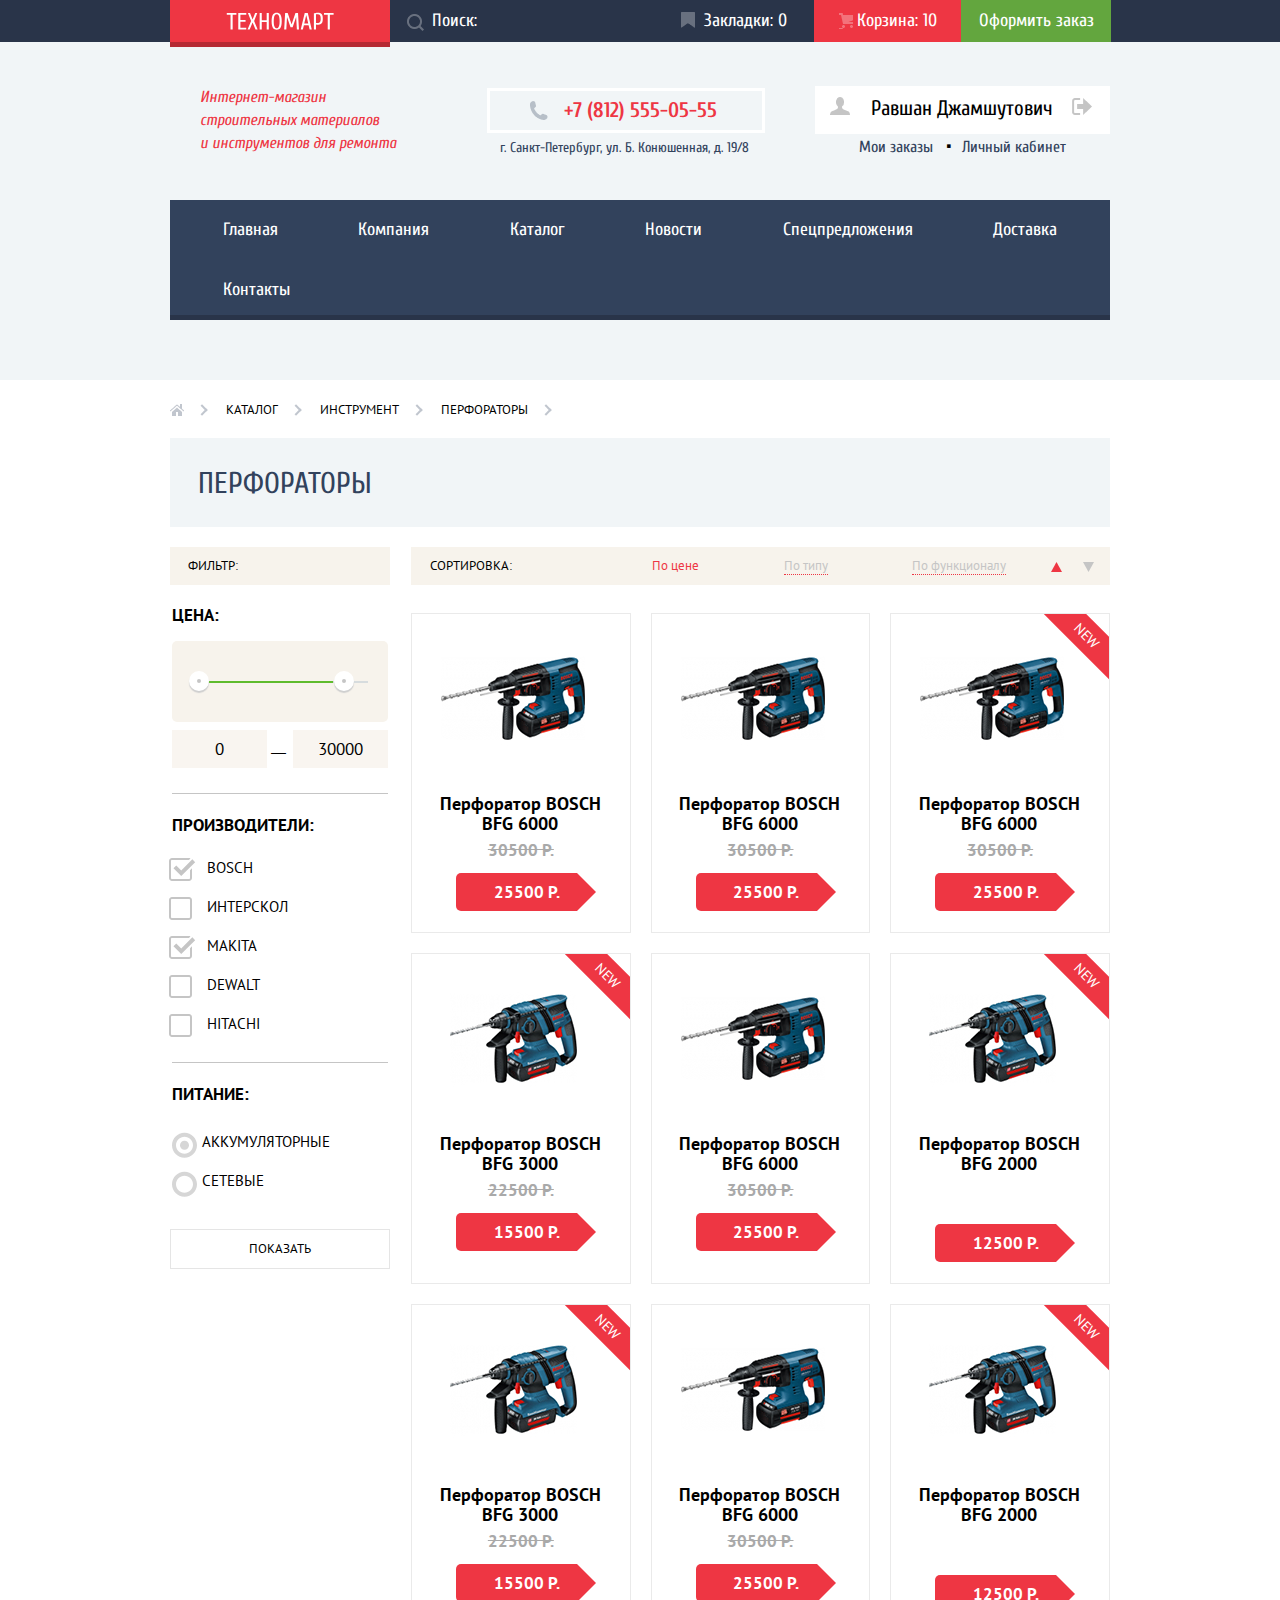
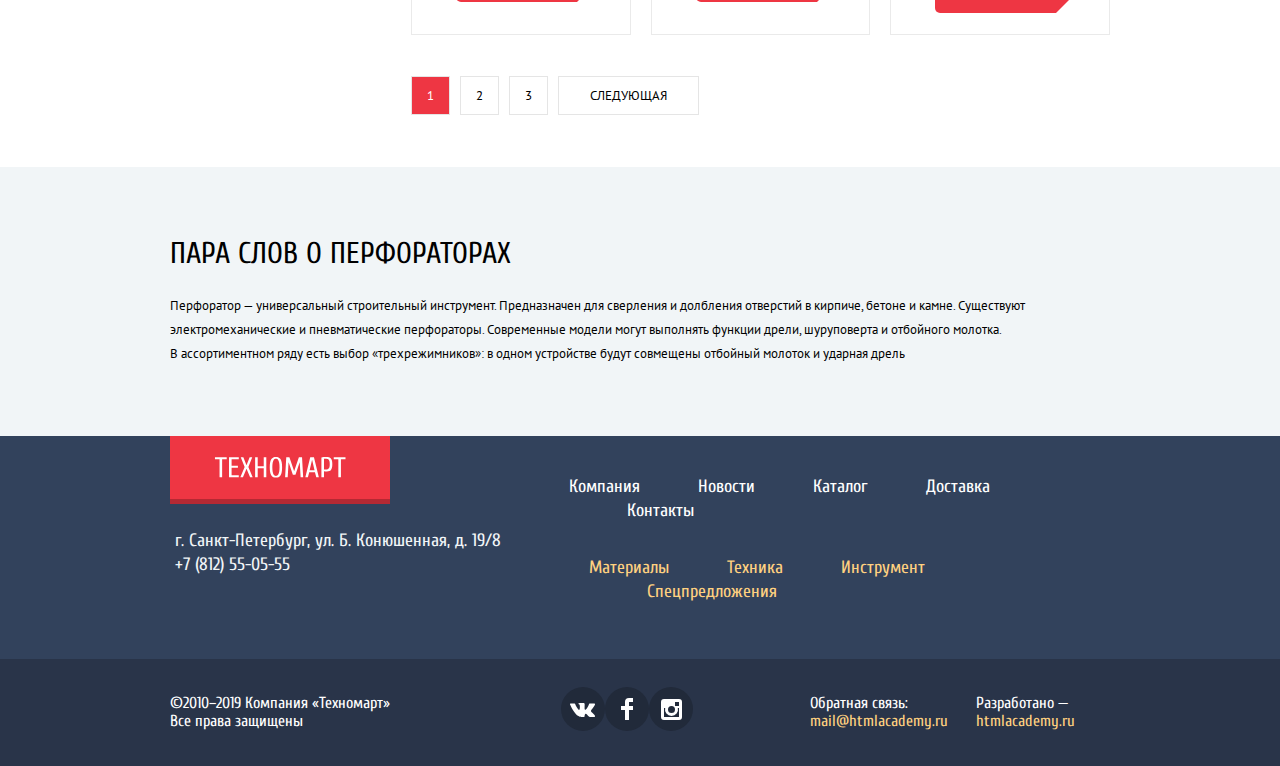
==== commit 5eb8fb42: "ADD: color bg" ====
--- a/catalog.html
+++ b/catalog.html
@@ -26,7 +26,7 @@
             </label>
           </form>
           <div class="menu-bar-bookmark"><a class="menu-bar-bookmark-link" href="#">Закладки: 0</a></div>
-        <div class="menu-bar-cart"><a class="menu-bar-cart-link" href="#">Корзина: 0</a></div>
+        <div class="menu-bar-cart"><a class="menu-bar-cart-link" href="#">Корзина: 10</a></div>
         <div class="menu-bar-checkout"><a class="menu-bar-checkout-link" href="#">Оформить заказ</a></div>
         </div>
       </div>
--- a/css/style.css
+++ b/css/style.css
@@ -147,10 +147,6 @@
   box-shadow: 0 5px 0 0 var(--logo-border);
 }
 
-.menu-bar-cart-link {
-  margin-left: 5px;
-}
-
 .nav-searchbar::before {
   content: "";
   position: absolute;
@@ -243,9 +239,10 @@
 .menu-bar-cart {
   position: relative;
   padding-top: 9px;
-  padding-right: 26px;
   padding-bottom: 9px;
   padding-left: 43px;
+  margin-left: 3px;
+  background-color: var(--basic-red);
 }
 
 .menu-bar-checkout:active {
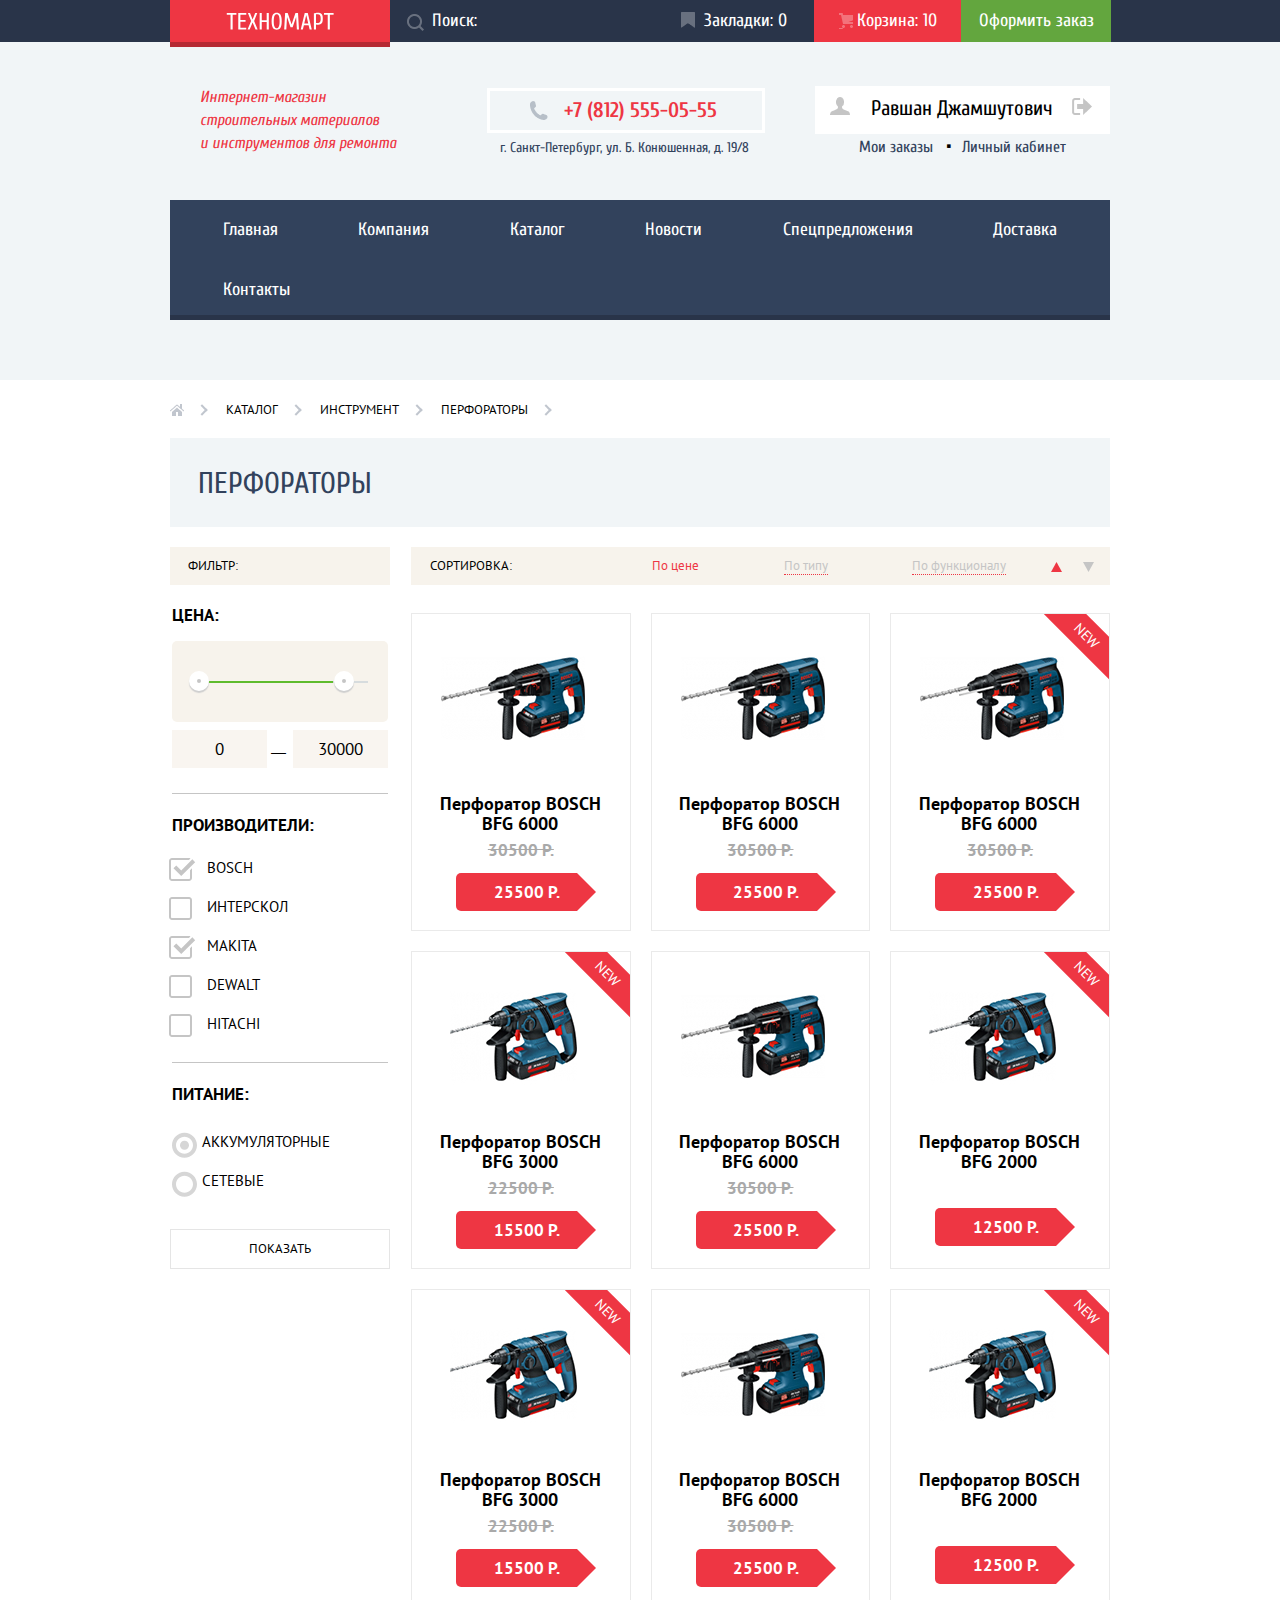
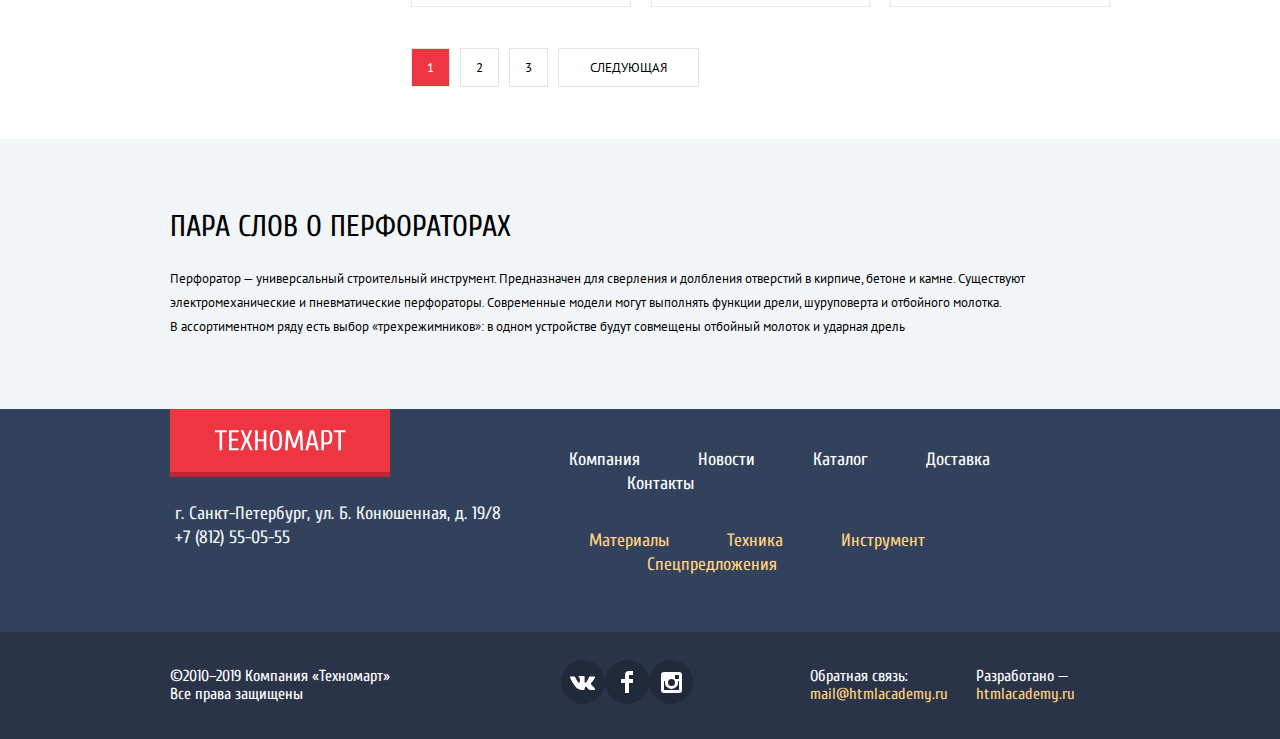
==== commit 9974e444: "FIX: order button as a links" ====
--- a/catalog.html
+++ b/catalog.html
@@ -448,8 +448,8 @@
       </div>
       <div class="modal-wrapper">
         <div class="modal-order-buttons">
-          <button class="modal-order-btn order-btn-cart" type="button">оформить заказ</button>
-          <button class="modal-order-btn" type="button">продолжить покупки</button>
+          <a class="modal-order-btn order-btn-cart" type="button">оформить заказ</a>
+          <a class="modal-order-btn" type="button">продолжить покупки</a>
         </div>
       </div>
     </section>
--- a/css/style.css
+++ b/css/style.css
@@ -245,6 +245,11 @@
   background-color: var(--basic-red);
 }
 
+.menu-cart-empty {
+  background-color: var(--navigation-bg);
+}
+
+
 .menu-bar-checkout:active {
   opacity: 0.5;
 }
@@ -614,6 +619,7 @@
   box-sizing: border-box;
   position: relative;
   overflow: hidden;
+  max-height: 318px;
 }
 
 .popular-item img,
@@ -1392,8 +1398,8 @@
 }
 
 .item-discount-empty {
-  margin-bottom: 9px;
-  min-height: 23px;
+  margin-bottom: 3px;
+  min-height: 15px;
 }
 
 .item-price {
@@ -1537,7 +1543,7 @@
 }
 
 .about-item {
-  padding: 65px 0 70px;
+  padding: 66px 0 70px;
 }
 
 .about-item-text {
@@ -1733,6 +1739,9 @@
   line-height: 18px;
   border: none;
   text-transform: uppercase;
+  background-color: var(--button-border);
+  text-align: center;
+  color: var(--basic-black);
 }
 
 .order-btn-cart {
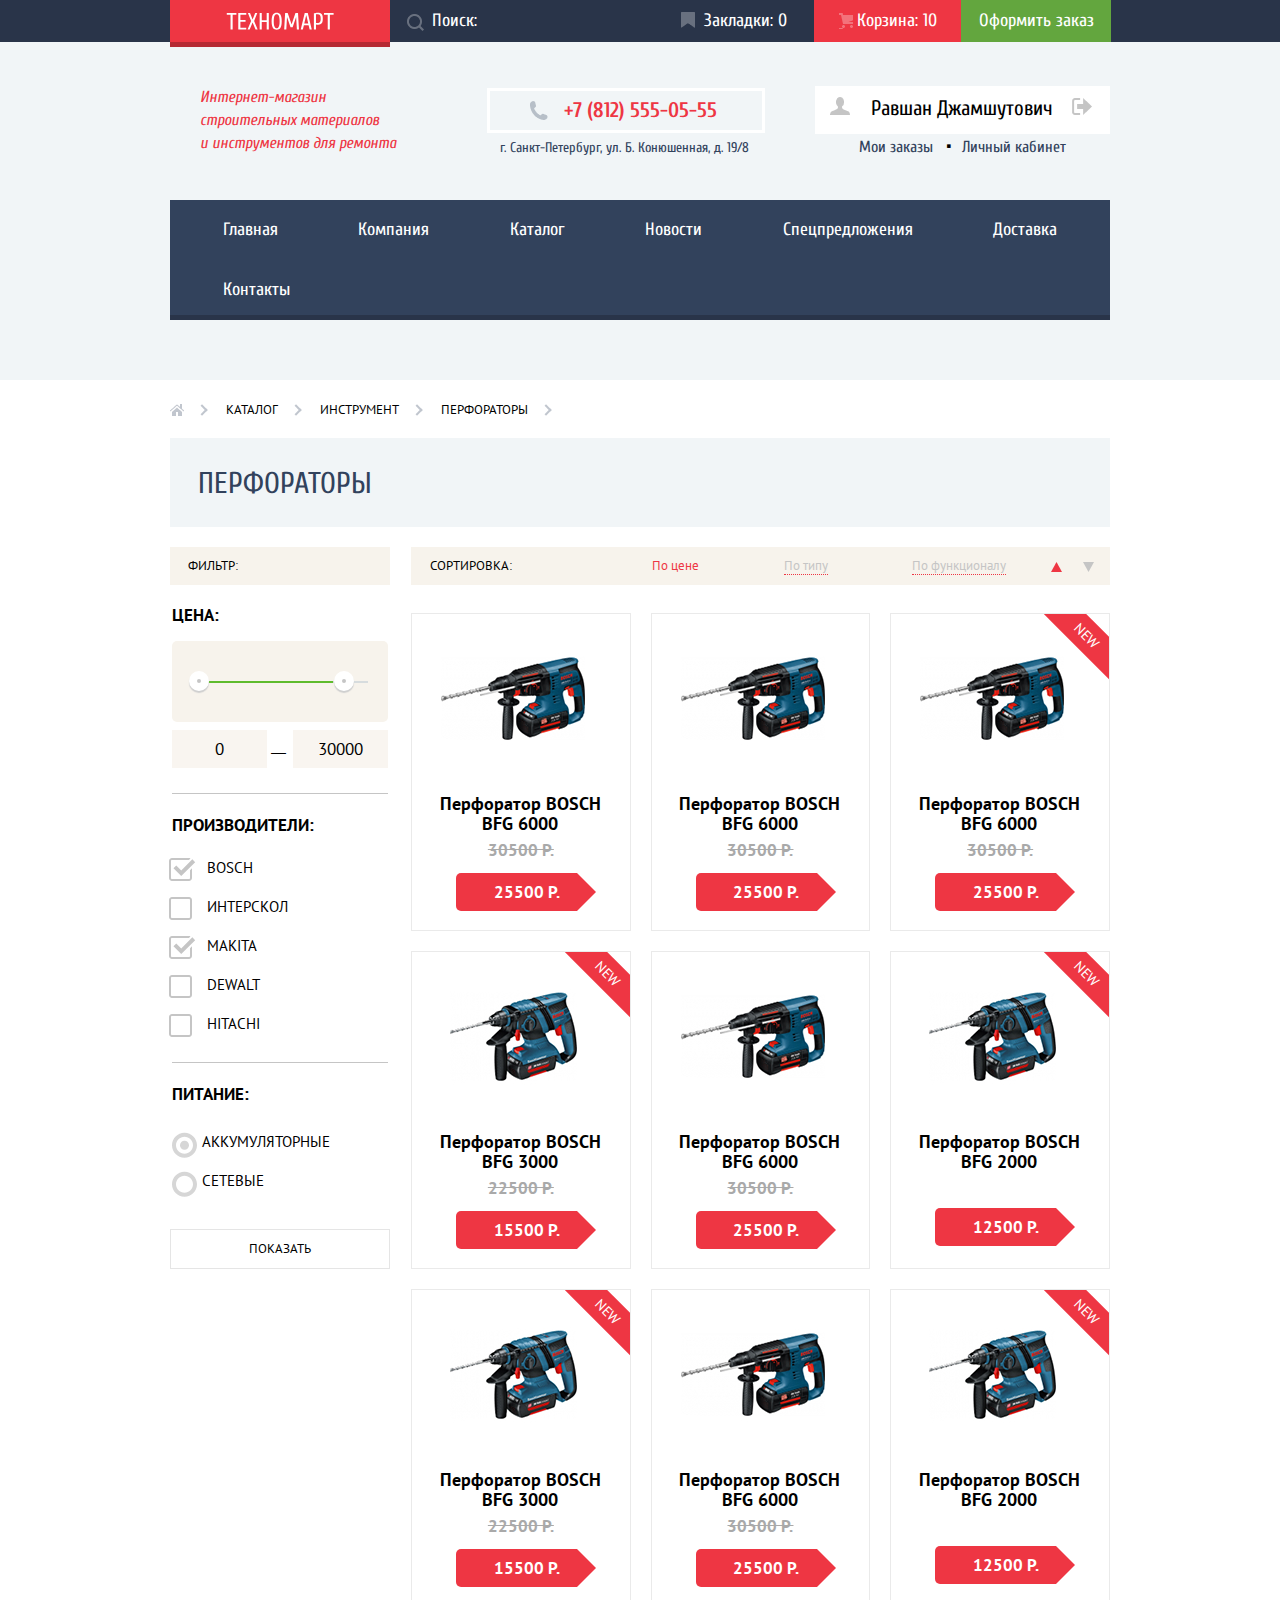
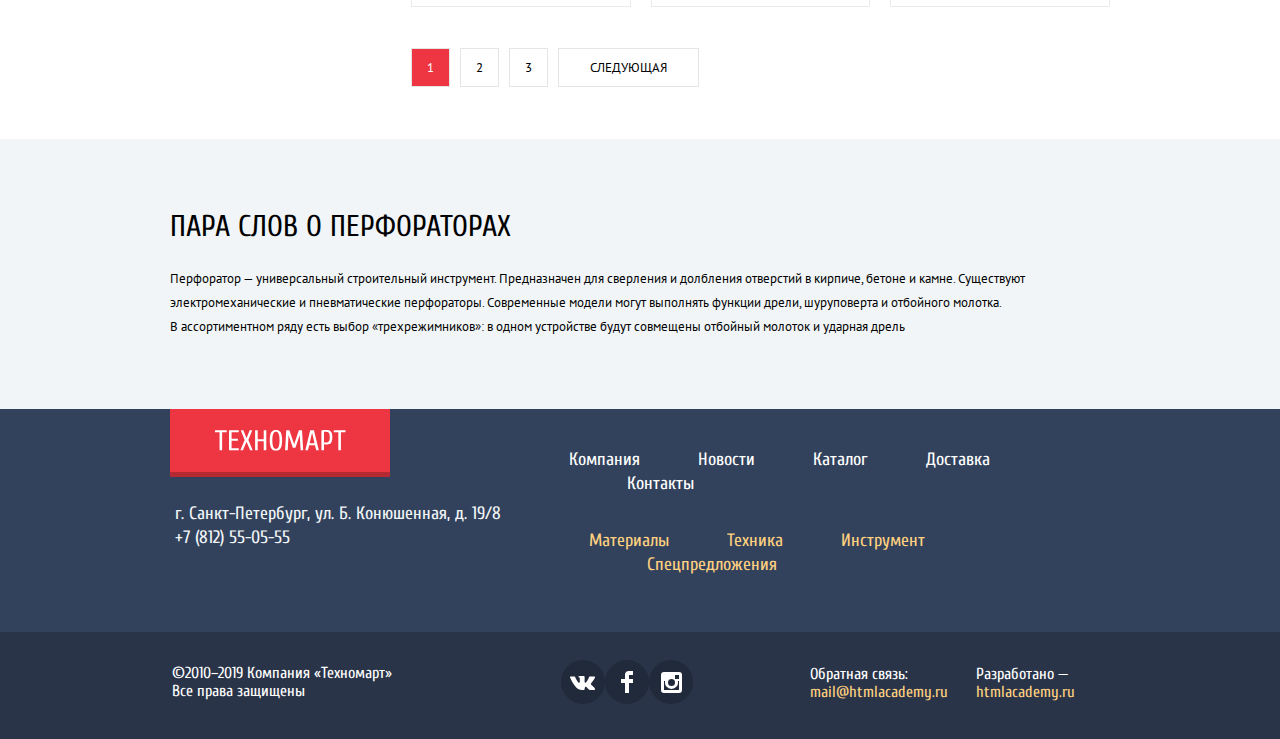
==== commit 5273198a: "FIX: more pixel perfect magic" ====
--- a/catalog.html
+++ b/catalog.html
@@ -18,7 +18,7 @@
         <div class="caption container">
           <h1 class="hidden">Интернет-магазин Техномарт</h1>
           <a class="header-logo" href="./index.html" title="Главная страница Техномарт">
-            <img src="/img/logo-technomart.svg" width="108" height="18" alt="Логотип сайта">
+            <img src="img/logo-technomart.svg" width="108" height="18" alt="Логотип сайта">
           </a>
           <form class="nav-searchbar" action="https://htmlacademy.ru" method="POST">
             <label for="search">
@@ -44,13 +44,13 @@
           <h2 hidden>Навигация Пользователя</h2>
           <div class="login-wrapper">
             <a class="user-icon" href="#">
-              <img src="/img/icons/icon-user.png" width="20" height="18" alt="" role="presentation" aria-hidden="true">
+              <img src="img/icons/icon-user.png" width="20" height="18" alt="" role="presentation" aria-hidden="true">
             </a>
             <a class="user-link" href="#" title="Равшан Джамшутович">
               <span class="user-name">Равшан Джамшутович</span>
             </a>
             <a class="user-logout" href="#">
-              <img src="/img/icons/icon-login.png" width="20" height="17" alt="" role="presentation" aria-hidden="true">
+              <img src="img/icons/icon-login.png" width="20" height="17" alt="" role="presentation" aria-hidden="true">
             </a>
           </div>
           <div class="user-menu user-links-orders">
@@ -200,7 +200,7 @@
           <ul class="catalog-grid">
             <li class="catalog-item">
               <div class="catalog-item-actions">
-                <а class="add-item-cart" href="#">Купить</а>
+                <a class="add-item-cart" href="#">Купить</a>
                 <a class="add-item-bookmarks" href="#">В закладки</a>
               </div>
               <a href="#">
@@ -215,7 +215,7 @@
 
             <li class="catalog-item">
               <div class="catalog-item-actions visually-hidden">
-                <а class="add-item-cart" href="#">Купить</а>
+                <a class="add-item-cart" href="#">Купить</a>
                 <a class="add-item-bookmarks" href="#">В закладки</a>
               </div>
               <a href="#">
@@ -229,7 +229,7 @@
             </li>
             <li class="catalog-item catalog-new">
               <div class="catalog-item-actions">
-                <а class="add-item-cart" href="#">Купить</а>
+                <a class="add-item-cart" href="#">Купить</a>
                 <a class="add-item-bookmarks" href="#">В закладки</a>
               </div>
               <a href="#">
@@ -244,7 +244,7 @@
             </li>
             <li class="catalog-item catalog-new">
               <div class="catalog-item-actions visually-hidden">
-                <а class="add-item-cart" href="#">Купить</а>
+                <a class="add-item-cart" href="#">Купить</a>
                 <a class="add-item-bookmarks" href="#">В закладки</a>
               </div>
               <a href="#">
@@ -259,7 +259,7 @@
             </li>
             <li class="catalog-item">
               <div class="catalog-item-actions visually-hidden">
-                <а class="add-item-cart" href="#">Купить</а>
+                <a class="add-item-cart" href="#">Купить</a>
                 <a class="add-item-bookmarks" href="#">В закладки</a>
               </div>
               <a href="#">
@@ -273,7 +273,7 @@
             </li>
             <li class="catalog-item catalog-new">
               <div class="catalog-item-actions visually-hidden">
-                <а class="add-item-cart" href="#">Купить</а>
+                <a class="add-item-cart" href="#">Купить</a>
                 <a class="add-item-bookmarks" href="#">В закладки</a>
               </div>
               <a href="#">
@@ -288,7 +288,7 @@
             </li>
             <li class="catalog-item catalog-new">
               <div class="catalog-item-actions visually-hidden">
-                <а class="add-item-cart" href="#">Купить</а>
+                <a class="add-item-cart" href="#">Купить</a>
                 <a class="add-item-bookmarks" href="#">В закладки</a>
               </div>
               <a href="#">
@@ -303,7 +303,7 @@
             </li>
             <li class="catalog-item">
               <div class="catalog-item-actions visually-hidden">
-                <а class="add-item-cart" href="#">Купить</а>
+                <a class="add-item-cart" href="#">Купить</a>
                 <a class="add-item-bookmarks" href="#">В закладки</a>
               </div>
               <a href="#">
@@ -317,7 +317,7 @@
             </li>
             <li class="catalog-item catalog-new">
               <div class="catalog-item-actions visually-hidden">
-                <а class="add-item-cart" href="#">Купить</а>
+                <a class="add-item-cart" href="#">Купить</a>
                 <a class="add-item-bookmarks" href="#">В закладки</a>
               </div>
               <a href="#">
@@ -400,7 +400,7 @@
 
       <div class="footer-nav-bottom">
         <div class="footer-references-block container">
-          <div>
+          <div class="footer-copyright-block">
             <p class="footer-copyright">&copy;2010–2019 Компания «Техномарт»</p>
             <p class="footer-copyright">Все права защищены</p>
           </div>
@@ -448,8 +448,8 @@
       </div>
       <div class="modal-wrapper">
         <div class="modal-order-buttons">
-          <a class="modal-order-btn order-btn-cart" type="button">оформить заказ</a>
-          <a class="modal-order-btn" type="button">продолжить покупки</a>
+          <a class="modal-order-btn order-btn-cart" href="#!">оформить заказ</a>
+          <a class="modal-order-btn" href="#!">продолжить покупки</a>
         </div>
       </div>
     </section>
--- a/css/style.css
+++ b/css/style.css
@@ -798,7 +798,7 @@
   display: grid;
   grid-template-columns: 460px min-content;
   gap: 180px;
-  padding: 69px 0;
+  padding: 71px 0;
   position: relative;
 }
 
@@ -972,6 +972,15 @@
   font-size: 16px;
   line-height: 18px;
   margin: 0;
+}
+
+.footer-creators {
+  margin-bottom: 5px;
+}
+
+.footer-copyright-block {
+  margin-bottom: 6px;
+  padding-left: 2px;
 }
 
 .footer-social {
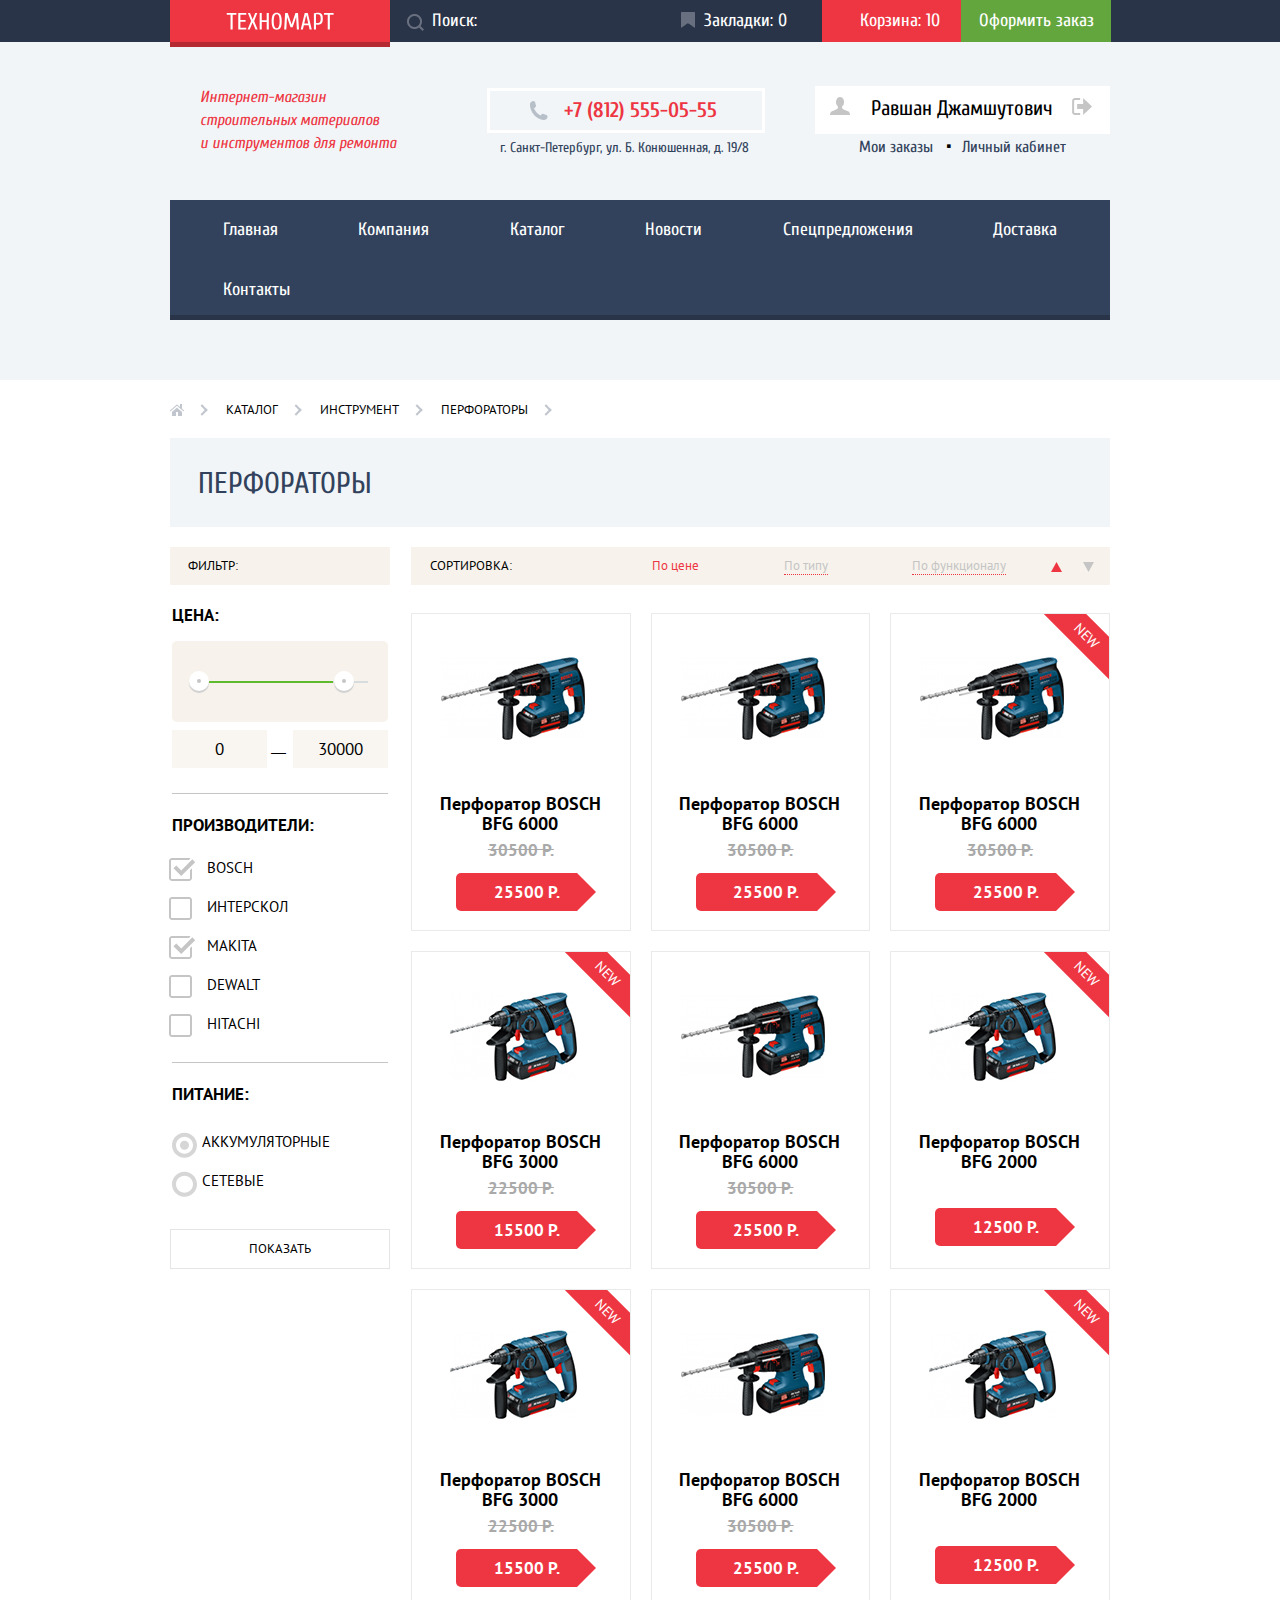
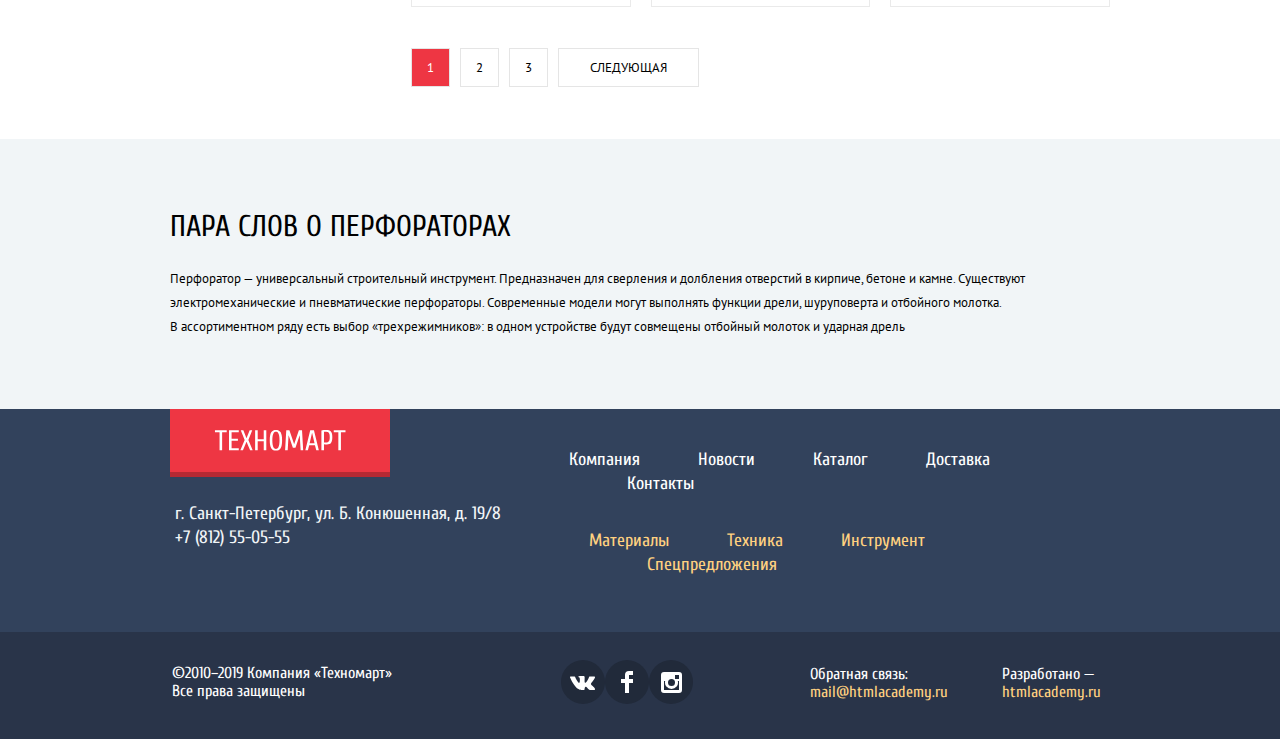
==== commit eac6b158: "JCHRST: no time to explain" ====
--- a/catalog.html
+++ b/catalog.html
@@ -26,8 +26,8 @@
             </label>
           </form>
           <div class="menu-bar-bookmark"><a class="menu-bar-bookmark-link" href="#">Закладки: 0</a></div>
-        <div class="menu-bar-cart"><a class="menu-bar-cart-link" href="#">Корзина: 10</a></div>
-        <div class="menu-bar-checkout"><a class="menu-bar-checkout-link" href="#">Оформить заказ</a></div>
+          <a class="menu-bar-cart menu-bar-cart-link" href="#">Корзина: 10</a>
+          <div class="menu-bar-checkout"><a class="menu-bar-checkout-link" href="#">Оформить заказ</a></div>
         </div>
       </div>
 
@@ -431,7 +431,7 @@
             <p>Обратная связь:
               <a class="footer-email" href="mailto:mail@htmlacademy.ru">mail@htmlacademy.ru</a>
             </p>
-            <p>Разработано —
+            <p class="footer-creators-name">Разработано —
               <a class="footer-copyrights" href="https://htmlacademy.ru/intensive/htmlcss">htmlacademy.ru</a>
             </p>
           </div>
--- a/css/style.css
+++ b/css/style.css
@@ -203,16 +203,6 @@
   height: 16px;
 }
 
-.menu-bar-cart::before {
-  content: "";
-  position: absolute;
-  background-image: url("../img/icons/icon-cart.png");
-  top: 13px;
-  left: 25px;
-  width: 14px;
-  height: 16px;
-}
-
 .nav-searchbar,
 .menu-bar-bookmark,
 .menu-bar-cart {
@@ -237,12 +227,20 @@
 }
 
 .menu-bar-cart {
-  position: relative;
-  padding-top: 9px;
-  padding-bottom: 9px;
-  padding-left: 43px;
-  margin-left: 3px;
+  width: 136px;
+  padding: 9px 30px 0 38px;
+  margin-left: 11px;
   background-color: var(--basic-red);
+}
+
+.menu-bar-cart-link::before {
+  content: "";
+  position: absolute;
+  background-image: url("img/icons/icon-cart.png");
+  top: 13px;
+  left: 25px;
+  width: 14px;
+  height: 16px;
 }
 
 .menu-cart-empty {
